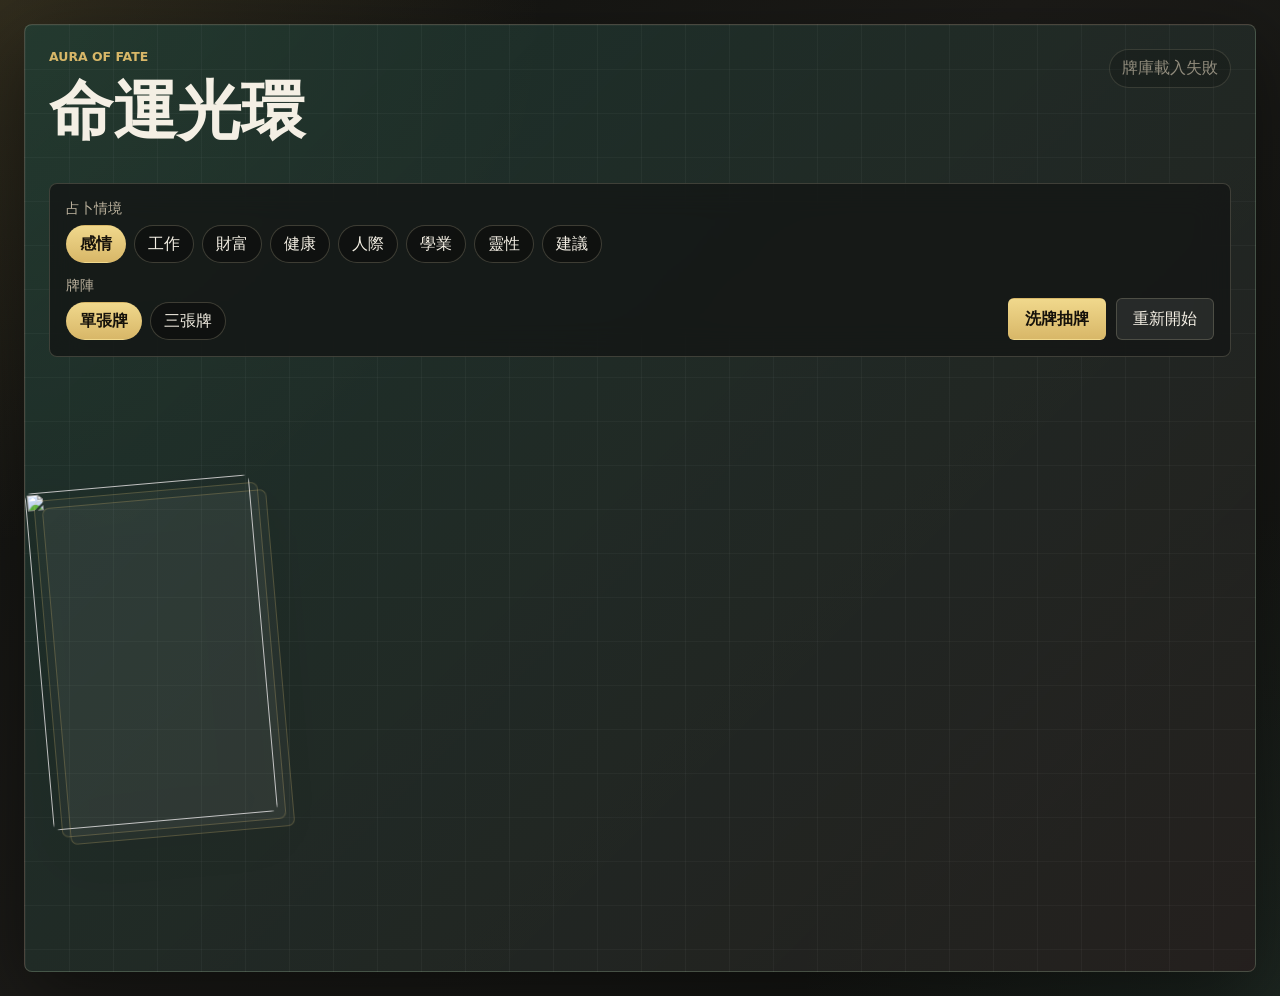
==== Aura of Fate/index.html @ 022be812 "Add files via upload" ====
<!doctype html>
<html lang="zh-Hant">
  <head>
    <meta charset="UTF-8" />
    <meta name="viewport" content="width=device-width, initial-scale=1.0" />
    <title>Aura of Fate</title>
    <link rel="stylesheet" href="./styles.css" />
  </head>
  <body>
    <main class="app-shell">
      <section class="tabletop" aria-label="Aura of Fate tarot table">
        <header class="topbar">
          <div>
            <p class="kicker">Aura of Fate</p>
            <h1>命運光環</h1>
          </div>
          <button class="deck-pool-button" id="deckStatus" type="button" disabled>載入牌庫中</button>
        </header>

        <section class="control-band" aria-label="reading setup">
          <div class="button-fields">
            <div class="field-group">
              <p class="control-label">占卜情境</p>
              <div class="choice-row" id="situationButtons" role="group" aria-label="占卜情境"></div>
            </div>
            <div class="field-group">
              <p class="control-label">牌陣</p>
              <div class="choice-row" id="spreadButtons" role="group" aria-label="牌陣"></div>
            </div>
          </div>

          <div class="action-row">
            <button class="primary-action" id="drawButton" type="button">洗牌抽牌</button>
            <button class="ghost-action" id="resetButton" type="button">重新開始</button>
          </div>
        </section>

        <section class="play-area">
          <div class="deck-stack" id="deckStack" aria-hidden="true">
            <img src="./assets/images/cards/back-3.png" alt="" />
          </div>
          <div class="spread-zone" id="spreadZone" aria-live="polite"></div>
        </section>

        <section class="reading-panel" id="readingPanel" hidden>
          <div class="reading-heading">
            <p class="kicker">Database Reading</p>
            <h2 id="readingTitle">解析結果</h2>
          </div>
          <div class="summary-box" id="summaryBox"></div>
          <div class="card-readings" id="cardReadings"></div>
        </section>
      </section>
    </main>

    <template id="cardTemplate">
      <article class="drawn-card">
        <button class="card-button" type="button">
          <span class="card-inner">
            <span class="card-face card-back">
              <img src="./assets/images/cards/back-3.png" alt="" />
            </span>
            <span class="card-face card-front">
              <img alt="" />
            </span>
          </span>
        </button>
        <div class="card-meta">
          <span class="position"></span>
          <strong class="name"></strong>
          <span class="orientation"></span>
        </div>
      </article>
    </template>

    <section class="pool-modal" id="poolModal" aria-labelledby="poolTitle" aria-modal="true" role="dialog" hidden>
      <div class="pool-backdrop" id="poolBackdrop"></div>
      <div class="pool-dialog">
        <header class="pool-header">
          <div>
            <p class="kicker">Card Pool</p>
            <h2 id="poolTitle">牌池</h2>
          </div>
          <button class="icon-button" id="poolCloseButton" type="button" aria-label="關閉牌池">×</button>
        </header>
        <div class="pool-summary" id="poolSummary"></div>
        <div class="pool-grid" id="poolGrid"></div>
      </div>
    </section>

    <script src="./assets/data/database.js"></script>
    <script src="./app.js"></script>
  </body>
</html>
---- Aura of Fate/styles.css ----
:root {
  --bg: #10110f;
  --panel: rgba(20, 23, 21, 0.82);
  --panel-strong: rgba(33, 36, 32, 0.94);
  --line: rgba(230, 218, 184, 0.2);
  --text: #f4efe4;
  --muted: #bcb29e;
  --gold: #d8b768;
  --green: #4e7866;
  --red: #8d4c49;
  --blue: #536d91;
  --shadow: 0 24px 80px rgba(0, 0, 0, 0.48);
  --deck-width: 225px;
  --card-width: 285px;
}

* {
  box-sizing: border-box;
}

body {
  margin: 0;
  min-height: 100vh;
  color: var(--text);
  font-family: "Noto Sans TC", "Microsoft JhengHei", system-ui, sans-serif;
  background:
    radial-gradient(circle at top left, rgba(216, 183, 104, 0.16), transparent 34rem),
    radial-gradient(circle at bottom right, rgba(78, 120, 102, 0.18), transparent 30rem),
    linear-gradient(135deg, #11120f, #1c1b18 45%, #121411);
}

body.is-modal-open {
  overflow: hidden;
}

button,
input {
  font: inherit;
}

button {
  cursor: pointer;
}

.app-shell {
  min-height: 100vh;
  padding: 24px;
}

.tabletop {
  position: relative;
  min-height: calc(100vh - 48px);
  overflow: hidden;
  border: 1px solid var(--line);
  background:
    linear-gradient(90deg, rgba(255, 255, 255, 0.035) 1px, transparent 1px),
    linear-gradient(rgba(255, 255, 255, 0.03) 1px, transparent 1px),
    linear-gradient(135deg, rgba(31, 64, 55, 0.7), rgba(37, 31, 30, 0.92));
  background-size: 44px 44px, 44px 44px, auto;
  border-radius: 8px;
  box-shadow: var(--shadow);
  padding: 24px;
}

.topbar,
.control-band,
.reading-panel {
  position: relative;
  z-index: 2;
}

.topbar {
  display: flex;
  align-items: flex-start;
  justify-content: space-between;
  gap: 16px;
}

.kicker {
  margin: 0 0 4px;
  color: var(--gold);
  font-size: 0.78rem;
  font-weight: 700;
  text-transform: uppercase;
  letter-spacing: 0;
}

h1,
h2,
h3,
p {
  margin-top: 0;
}

h1 {
  margin-bottom: 0;
  font-size: clamp(2rem, 5vw, 4.8rem);
  letter-spacing: 0;
}

h2 {
  margin-bottom: 0;
  font-size: 1.45rem;
}

.deck-pool-button {
  min-width: 112px;
  border: 1px solid var(--line);
  border-radius: 999px;
  padding: 8px 12px;
  color: var(--muted);
  background: rgba(0, 0, 0, 0.24);
  text-align: center;
  white-space: nowrap;
  transition:
    border-color 160ms ease,
    color 160ms ease,
    background 160ms ease,
    transform 160ms ease;
}

.deck-pool-button:not(:disabled):hover {
  border-color: rgba(216, 183, 104, 0.62);
  color: var(--text);
  background: rgba(216, 183, 104, 0.12);
  transform: translateY(-1px);
}

.deck-pool-button:disabled {
  cursor: wait;
  opacity: 0.72;
}

.control-band {
  display: grid;
  grid-template-columns: minmax(0, 1fr) auto;
  gap: 18px;
  align-items: end;
  margin-top: 28px;
  padding: 16px;
  border: 1px solid var(--line);
  border-radius: 8px;
  background: var(--panel);
  backdrop-filter: blur(16px);
}

.button-fields {
  display: grid;
  gap: 14px;
}

.field-group {
  display: grid;
  gap: 7px;
}

.control-label {
  margin: 0;
  color: var(--muted);
  font-size: 0.86rem;
}

input {
  width: 100%;
  min-height: 42px;
  border: 1px solid rgba(230, 218, 184, 0.25);
  border-radius: 6px;
  color: var(--text);
  background: rgba(9, 10, 9, 0.66);
  padding: 0 12px;
  outline: none;
}

input:focus {
  border-color: var(--gold);
  box-shadow: 0 0 0 3px rgba(216, 183, 104, 0.16);
}

.choice-row {
  display: flex;
  flex-wrap: wrap;
  gap: 8px;
}

.choice-button {
  min-height: 38px;
  border: 1px solid rgba(230, 218, 184, 0.22);
  border-radius: 999px;
  padding: 0 13px;
  color: var(--text);
  background: rgba(9, 10, 9, 0.48);
  transition:
    background 160ms ease,
    border-color 160ms ease,
    color 160ms ease,
    transform 160ms ease;
}

.choice-button:hover {
  border-color: rgba(216, 183, 104, 0.58);
  transform: translateY(-1px);
}

.choice-button.is-active {
  color: #16120b;
  border-color: transparent;
  background: linear-gradient(180deg, #f0d88c, var(--gold));
  font-weight: 800;
}

.action-row {
  display: flex;
  gap: 10px;
}

.primary-action,
.ghost-action {
  min-height: 42px;
  border-radius: 6px;
  border: 1px solid transparent;
  padding: 0 16px;
  white-space: nowrap;
}

.primary-action {
  color: #16120b;
  background: linear-gradient(180deg, #f0d88c, var(--gold));
  font-weight: 800;
}

.ghost-action {
  color: var(--text);
  background: rgba(255, 255, 255, 0.08);
  border-color: var(--line);
}

.play-area {
  position: relative;
  z-index: 1;
  display: grid;
  grid-template-columns: calc(var(--deck-width) + 48px) minmax(0, 1fr);
  align-items: center;
  gap: 32px;
  min-height: 590px;
  padding: 36px 0;
}

.deck-stack {
  width: var(--deck-width);
  aspect-ratio: 2 / 3;
  transform: rotate(-5deg);
  transform-origin: 50% 85%;
  filter: drop-shadow(0 24px 28px rgba(0, 0, 0, 0.5));
}

.deck-stack img {
  width: 100%;
  height: 100%;
  display: block;
  object-fit: cover;
  border-radius: 7px;
}

.deck-stack::before,
.deck-stack::after {
  content: "";
  position: absolute;
  inset: 0;
  border-radius: 7px;
  border: 1px solid rgba(216, 183, 104, 0.25);
  background: rgba(255, 255, 255, 0.035);
}

.deck-stack::before {
  transform: translate(8px, 8px);
}

.deck-stack::after {
  transform: translate(16px, 16px);
}

.deck-stack.is-shuffling {
  animation: shuffle 820ms ease-in-out;
}

.spread-zone {
  display: grid;
  grid-template-columns: repeat(var(--spread-count, 3), minmax(180px, var(--card-width)));
  justify-content: center;
  gap: 28px;
}

.drawn-card {
  display: grid;
  gap: 12px;
  justify-items: center;
  min-width: 0;
  opacity: 0;
  transform: translateX(calc(-1 * var(--deck-width))) translateY(24px) rotate(-8deg) scale(0.92);
  animation: deal-card 620ms cubic-bezier(0.18, 0.88, 0.24, 1) forwards;
  animation-delay: calc(var(--deal-index, 0) * 130ms + 160ms);
}

.card-button {
  width: min(100%, var(--card-width));
  aspect-ratio: 2 / 3;
  padding: 0;
  border: 0;
  background: transparent;
  perspective: 1000px;
  transform: translateY(0);
  transition:
    filter 180ms ease,
    transform 180ms ease;
}

.card-button:not(.is-revealed):hover {
  filter: brightness(1.08);
  transform: translateY(-4px);
}

.card-inner {
  position: relative;
  display: block;
  width: 100%;
  height: 100%;
  transform-style: preserve-3d;
  transition: transform 620ms cubic-bezier(0.2, 0.8, 0.2, 1);
}

.card-button.is-revealed .card-inner {
  transform: rotateY(180deg);
}

.drawn-card.is-settled .card-button.is-revealed {
  animation: settle-card 260ms ease-out 520ms;
}

.card-face {
  position: absolute;
  inset: 0;
  overflow: hidden;
  border: 1px solid rgba(244, 239, 228, 0.36);
  border-radius: 8px;
  backface-visibility: hidden;
  background: #111;
  box-shadow: 0 18px 42px rgba(0, 0, 0, 0.45);
}

.card-face img {
  width: 100%;
  height: 100%;
  display: block;
  object-fit: cover;
}

.card-back::after {
  content: "";
  position: absolute;
  inset: -35%;
  background: linear-gradient(115deg, transparent 35%, rgba(255, 244, 208, 0.28), transparent 62%);
  transform: translateX(-72%) rotate(8deg);
  transition: transform 520ms ease;
}

.card-button:not(.is-revealed):hover .card-back::after {
  transform: translateX(72%) rotate(8deg);
}

.card-front {
  transform: rotateY(180deg);
}

.is-reversed .card-front img {
  transform: rotate(180deg);
}

.card-meta {
  width: 100%;
  display: grid;
  justify-items: center;
  gap: 4px;
  text-align: center;
  color: var(--muted);
  font-size: 0.86rem;
}

.card-meta strong {
  color: var(--text);
  font-size: 1rem;
}

.orientation {
  color: var(--gold);
}

.reading-panel {
  margin-top: 8px;
  padding: 18px;
  border: 1px solid var(--line);
  border-radius: 8px;
  background: var(--panel-strong);
  opacity: 0;
  transform: translateY(18px);
  transition:
    border-color 260ms ease,
    opacity 260ms ease,
    transform 260ms ease;
}

.reading-panel.is-visible {
  opacity: 1;
  transform: translateY(0);
  border-color: rgba(216, 183, 104, 0.3);
}

.reading-heading {
  display: flex;
  justify-content: space-between;
  gap: 18px;
  align-items: end;
  margin-bottom: 14px;
}

.summary-box {
  margin-bottom: 16px;
  border-left: 3px solid var(--gold);
  padding: 12px 14px;
  color: #efe5cd;
  background: rgba(216, 183, 104, 0.08);
  line-height: 1.7;
}

.card-readings {
  display: grid;
  grid-template-columns: repeat(auto-fit, minmax(240px, 1fr));
  gap: 12px;
}

.reading-card {
  border: 1px solid rgba(230, 218, 184, 0.16);
  border-radius: 8px;
  padding: 14px;
  background: rgba(0, 0, 0, 0.18);
  line-height: 1.7;
  animation: reading-card-in 420ms ease both;
}

.reading-card h3 {
  margin-bottom: 4px;
  font-size: 1.04rem;
}

.tag-row {
  display: flex;
  flex-wrap: wrap;
  gap: 6px;
  margin: 10px 0;
}

.tag {
  border-radius: 999px;
  padding: 4px 8px;
  color: #f8efd7;
  background: rgba(78, 120, 102, 0.42);
  font-size: 0.78rem;
}

.small-note {
  color: var(--muted);
  font-size: 0.9rem;
}

.pool-modal[hidden] {
  display: none;
}

.pool-modal {
  position: fixed;
  inset: 0;
  z-index: 20;
  display: grid;
  place-items: center;
  padding: 14px;
  opacity: 0;
  transition: opacity 180ms ease;
}

.pool-modal.is-open {
  opacity: 1;
}

.pool-backdrop {
  position: absolute;
  inset: 0;
  background: rgba(4, 5, 4, 0.72);
  backdrop-filter: blur(10px);
}

.pool-dialog {
  position: relative;
  z-index: 1;
  width: min(1500px, 100%);
  max-height: calc(100vh - 28px);
  overflow: hidden;
  display: grid;
  grid-template-rows: auto auto minmax(0, 1fr);
  border: 1px solid rgba(230, 218, 184, 0.24);
  border-radius: 8px;
  background: rgba(20, 23, 21, 0.96);
  box-shadow: 0 28px 90px rgba(0, 0, 0, 0.62);
  transform: translateY(16px) scale(0.98);
  transition: transform 180ms ease;
}

.pool-modal.is-open .pool-dialog {
  transform: translateY(0) scale(1);
}

.pool-header {
  display: flex;
  align-items: flex-start;
  justify-content: space-between;
  gap: 16px;
  padding: 18px 18px 10px;
}

.icon-button {
  width: 40px;
  height: 40px;
  border: 1px solid var(--line);
  border-radius: 999px;
  color: var(--text);
  background: rgba(0, 0, 0, 0.22);
  font-size: 1.45rem;
  line-height: 1;
}

.icon-button:hover {
  border-color: rgba(216, 183, 104, 0.62);
}

.pool-summary {
  padding: 0 18px 14px;
  color: var(--muted);
  font-size: 0.9rem;
}

.pool-grid {
  overflow: auto;
  display: grid;
  grid-template-columns: repeat(auto-fill, minmax(190px, 1fr));
  grid-auto-rows: max-content;
  align-content: start;
  align-items: start;
  gap: 18px;
  padding: 0 18px 18px;
}

.pool-card {
  min-width: 0;
  align-self: start;
  border: 1px solid rgba(230, 218, 184, 0.14);
  border-radius: 8px;
  overflow: hidden;
  background: rgba(0, 0, 0, 0.24);
}

.pool-card img {
  width: 100%;
  height: auto;
  aspect-ratio: auto;
  display: block;
  object-fit: contain;
  background: #111;
}

.pool-card-meta {
  display: grid;
  gap: 2px;
  padding: 9px;
  line-height: 1.35;
}

.pool-card-meta strong,
.pool-card-meta span,
.pool-card-meta small {
  overflow: hidden;
  text-overflow: ellipsis;
  white-space: nowrap;
}

.pool-card-meta strong {
  color: var(--text);
  font-size: 0.92rem;
}

.pool-card-meta span {
  color: var(--muted);
  font-size: 0.76rem;
}

.pool-card-meta small {
  color: var(--gold);
  font-size: 0.74rem;
}

@keyframes shuffle {
  0%,
  100% {
    transform: rotate(-5deg) translateX(0);
  }
  16% {
    transform: rotate(8deg) translateX(18px) translateY(-4px);
  }
  25% {
    transform: rotate(7deg) translateX(16px);
  }
  55% {
    transform: rotate(-11deg) translateX(-10px);
  }
  78% {
    transform: rotate(4deg) translateX(8px) translateY(3px);
  }
}

@keyframes deal-card {
  0% {
    opacity: 0;
    transform: translateX(calc(-1 * var(--deck-width))) translateY(24px) rotate(-8deg) scale(0.92);
  }
  64% {
    opacity: 1;
    transform: translateX(10px) translateY(-10px) rotate(2deg) scale(1.02);
  }
  100% {
    opacity: 1;
    transform: translateX(0) translateY(0) rotate(0deg) scale(1);
  }
}

@keyframes settle-card {
  0%,
  100% {
    transform: translateY(0);
  }
  45% {
    transform: translateY(-6px);
  }
}

@keyframes reading-card-in {
  from {
    opacity: 0;
    transform: translateY(10px);
  }
  to {
    opacity: 1;
    transform: translateY(0);
  }
}

@media (prefers-reduced-motion: reduce) {
  *,
  *::before,
  *::after {
    animation-duration: 1ms !important;
    animation-iteration-count: 1 !important;
    scroll-behavior: auto !important;
    transition-duration: 1ms !important;
  }
}

@media (max-width: 920px) {
  :root {
    --deck-width: 144px;
    --card-width: 230px;
  }

  .app-shell {
    padding: 12px;
  }

  .tabletop {
    min-height: calc(100vh - 24px);
    padding: 16px;
  }

  .control-band {
    grid-template-columns: 1fr;
  }

  .action-row {
    display: grid;
    grid-template-columns: 1fr 1fr;
  }

  .play-area {
    grid-template-columns: 1fr;
    min-height: 0;
  }

  .deck-stack {
    justify-self: center;
  }

  .spread-zone {
    grid-template-columns: repeat(var(--spread-count, 1), minmax(140px, var(--card-width)));
    gap: 12px;
  }
}

@media (max-width: 620px) {
  :root {
    --deck-width: 118px;
    --card-width: min(78vw, 285px);
  }

  .topbar {
    display: grid;
  }

  h1 {
    font-size: 2.2rem;
  }

  .spread-zone {
    grid-template-columns: 1fr;
    max-width: var(--card-width);
    margin: 0 auto;
  }

  .pool-modal {
    padding: 10px;
  }

  .pool-grid {
    grid-template-columns: repeat(auto-fill, minmax(136px, 1fr));
    gap: 10px;
  }
}
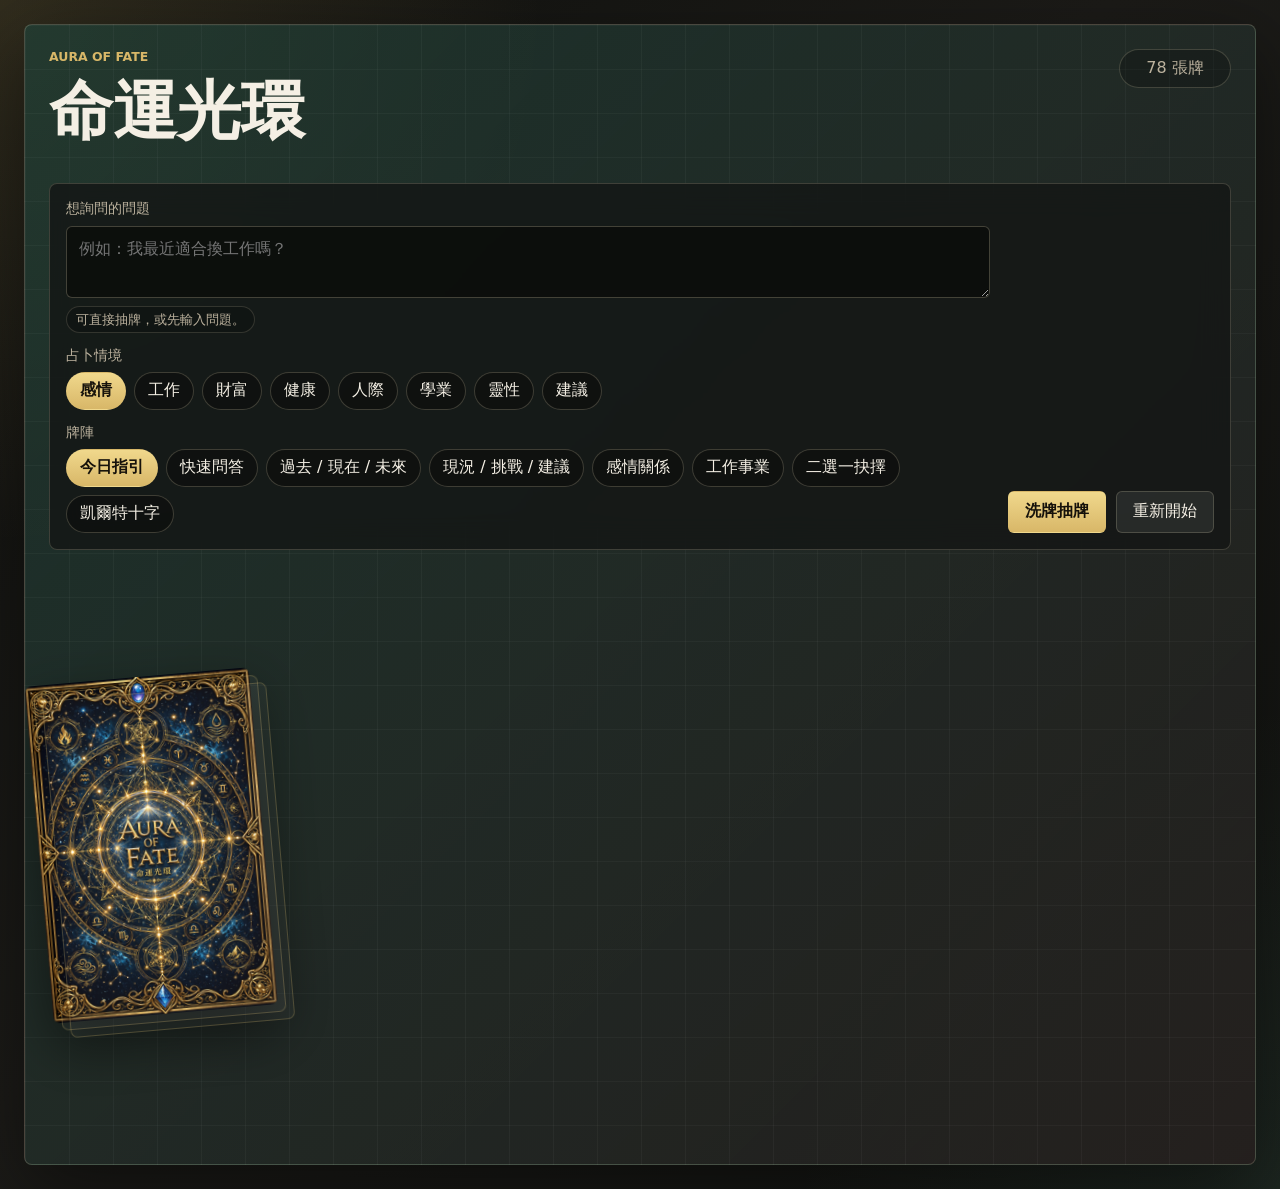
==== commit e39d15a5: "Add files via upload" ====
--- a/Aura of Fate/index.html
+++ b/Aura of Fate/index.html
@@ -19,6 +19,15 @@
 
         <section class="control-band" aria-label="reading setup">
           <div class="button-fields">
+            <div class="field-group question-field">
+              <label class="control-label" for="questionInput">想詢問的問題</label>
+              <textarea
+                id="questionInput"
+                rows="2"
+                placeholder="例如：我最近適合換工作嗎？"
+              ></textarea>
+              <div class="context-status" id="questionContext" aria-live="polite">可直接抽牌，或先輸入問題。</div>
+            </div>
             <div class="field-group">
               <p class="control-label">占卜情境</p>
               <div class="choice-row" id="situationButtons" role="group" aria-label="占卜情境"></div>
@@ -48,6 +57,10 @@
             <h2 id="readingTitle">解析結果</h2>
           </div>
           <div class="summary-box" id="summaryBox"></div>
+          <section class="ai-reading" id="aiReading" hidden>
+            <p class="kicker">AI Reading</p>
+            <div class="ai-reading-content" id="aiReadingContent"></div>
+          </section>
           <div class="card-readings" id="cardReadings"></div>
         </section>
       </section>
--- a/Aura of Fate/styles.css
+++ b/Aura of Fate/styles.css
@@ -12,6 +12,7 @@
   --shadow: 0 24px 80px rgba(0, 0, 0, 0.48);
   --deck-width: 225px;
   --card-width: 285px;
+  --spread-card-width: var(--card-width);
 }
 
 * {
@@ -34,7 +35,8 @@
 }
 
 button,
-input {
+input,
+textarea {
   font: inherit;
 }
 
@@ -160,7 +162,8 @@
   font-size: 0.86rem;
 }
 
-input {
+input,
+textarea {
   width: 100%;
   min-height: 42px;
   border: 1px solid rgba(230, 218, 184, 0.25);
@@ -171,9 +174,60 @@
   outline: none;
 }
 
-input:focus {
+textarea {
+  min-height: 64px;
+  resize: vertical;
+  padding: 10px 12px;
+  line-height: 1.55;
+}
+
+input:focus,
+textarea:focus {
   border-color: var(--gold);
   box-shadow: 0 0 0 3px rgba(216, 183, 104, 0.16);
+}
+
+input:disabled,
+textarea:disabled,
+button:disabled {
+  cursor: not-allowed;
+}
+
+textarea:disabled {
+  color: rgba(244, 239, 228, 0.66);
+  background: rgba(9, 10, 9, 0.38);
+  border-color: rgba(230, 218, 184, 0.12);
+}
+
+.question-field {
+  gap: 8px;
+}
+
+.context-status {
+  min-height: 24px;
+  display: inline-flex;
+  align-items: center;
+  width: fit-content;
+  max-width: 100%;
+  border: 1px solid rgba(230, 218, 184, 0.16);
+  border-radius: 999px;
+  padding: 4px 9px;
+  color: var(--muted);
+  background: rgba(0, 0, 0, 0.2);
+  font-size: 0.8rem;
+  line-height: 1.35;
+}
+
+.context-status[data-tone="success"] {
+  color: #dff2e7;
+  border-color: rgba(78, 120, 102, 0.58);
+  background: rgba(78, 120, 102, 0.25);
+}
+
+.context-status[data-tone="warning"] {
+  color: #f4e2bd;
+  border-color: rgba(216, 183, 104, 0.54);
+  background: rgba(216, 183, 104, 0.14);
 }
 
 .choice-row {
@@ -208,6 +262,15 @@
   font-weight: 800;
 }
 
+.choice-button:disabled {
+  opacity: 0.62;
+  transform: none;
+}
+
+.choice-button.is-active:disabled {
+  opacity: 0.86;
+}
+
 .action-row {
   display: flex;
   gap: 10px;
@@ -285,15 +348,97 @@
 
 .spread-zone {
   display: grid;
-  grid-template-columns: repeat(var(--spread-count, 3), minmax(180px, var(--card-width)));
+  grid-template-columns: repeat(var(--spread-count, 3), minmax(150px, var(--spread-card-width)));
   justify-content: center;
+  align-items: center;
   gap: 28px;
 }
 
+.spread-zone[data-spread-size="5"] {
+  --spread-card-width: 190px;
+  grid-template-columns: repeat(5, minmax(105px, var(--spread-card-width)));
+  grid-template-areas:
+    "c0 c1 c2 c3 c4";
+  gap: 20px;
+}
+
+.spread-zone[data-spread-id="choice"] {
+  --spread-card-width: 178px;
+  grid-template-columns: repeat(6, minmax(88px, var(--spread-card-width)));
+  grid-template-areas:
+    "c0 c0 c4 c4 c2 c2"
+    "c1 c1 c5 c5 c3 c3";
+  gap: 20px;
+}
+
+.spread-zone[data-spread-id="celticCross"] {
+  --spread-card-width: 128px;
+  grid-template-columns: repeat(5, minmax(88px, var(--spread-card-width)));
+  grid-template-areas:
+    ".  c4 .  c6 ."
+    "c3 c0 c1 c7 ."
+    ".  c2 .  c8 ."
+    ".  c5 .  c9 .";
+  gap: 16px;
+}
+
+.spread-zone[data-spread-size="5"] .drawn-card[data-card-index="0"],
+.spread-zone[data-spread-id="choice"] .drawn-card[data-card-index="0"],
+.spread-zone[data-spread-id="celticCross"] .drawn-card[data-card-index="0"] {
+  grid-area: c0;
+}
+
+.spread-zone[data-spread-size="5"] .drawn-card[data-card-index="1"],
+.spread-zone[data-spread-id="choice"] .drawn-card[data-card-index="1"],
+.spread-zone[data-spread-id="celticCross"] .drawn-card[data-card-index="1"] {
+  grid-area: c1;
+}
+
+.spread-zone[data-spread-size="5"] .drawn-card[data-card-index="2"],
+.spread-zone[data-spread-id="choice"] .drawn-card[data-card-index="2"],
+.spread-zone[data-spread-id="celticCross"] .drawn-card[data-card-index="2"] {
+  grid-area: c2;
+}
+
+.spread-zone[data-spread-size="5"] .drawn-card[data-card-index="3"],
+.spread-zone[data-spread-id="choice"] .drawn-card[data-card-index="3"],
+.spread-zone[data-spread-id="celticCross"] .drawn-card[data-card-index="3"] {
+  grid-area: c3;
+}
+
+.spread-zone[data-spread-size="5"] .drawn-card[data-card-index="4"],
+.spread-zone[data-spread-id="choice"] .drawn-card[data-card-index="4"],
+.spread-zone[data-spread-id="celticCross"] .drawn-card[data-card-index="4"] {
+  grid-area: c4;
+}
+
+.spread-zone[data-spread-id="choice"] .drawn-card[data-card-index="5"],
+.spread-zone[data-spread-id="celticCross"] .drawn-card[data-card-index="5"] {
+  grid-area: c5;
+}
+
+.spread-zone[data-spread-id="celticCross"] .drawn-card[data-card-index="6"] {
+  grid-area: c6;
+}
+
+.spread-zone[data-spread-id="celticCross"] .drawn-card[data-card-index="7"] {
+  grid-area: c7;
+}
+
+.spread-zone[data-spread-id="celticCross"] .drawn-card[data-card-index="8"] {
+  grid-area: c8;
+}
+
+.spread-zone[data-spread-id="celticCross"] .drawn-card[data-card-index="9"] {
+  grid-area: c9;
+}
+
 .drawn-card {
+  width: min(100%, var(--spread-card-width));
   display: grid;
   gap: 12px;
   justify-items: center;
+  justify-self: center;
   min-width: 0;
   opacity: 0;
   transform: translateX(calc(-1 * var(--deck-width))) translateY(24px) rotate(-8deg) scale(0.92);
@@ -302,7 +447,8 @@
 }
 
 .card-button {
-  width: min(100%, var(--card-width));
+  width: 100%;
+  max-width: var(--spread-card-width);
   aspect-ratio: 2 / 3;
   padding: 0;
   border: 0;
@@ -431,6 +577,37 @@
   line-height: 1.7;
 }
 
+.ai-reading {
+  margin-bottom: 16px;
+  border: 1px solid rgba(216, 183, 104, 0.28);
+  border-radius: 8px;
+  padding: 14px;
+  background: rgba(9, 10, 9, 0.3);
+  line-height: 1.75;
+}
+
+.ai-reading[data-state="loading"] {
+  border-color: rgba(83, 109, 145, 0.5);
+}
+
+.ai-reading[data-state="success"] {
+  border-color: rgba(216, 183, 104, 0.42);
+  background: rgba(216, 183, 104, 0.08);
+}
+
+.ai-reading[data-state="fallback"] {
+  border-color: rgba(141, 76, 73, 0.48);
+  background: rgba(141, 76, 73, 0.12);
+}
+
+.ai-reading-content p {
+  margin-bottom: 0.85em;
+}
+
+.ai-reading-content p:last-child {
+  margin-bottom: 0;
+}
+
 .card-readings {
   display: grid;
   grid-template-columns: repeat(auto-fit, minmax(240px, 1fr));
@@ -708,12 +885,27 @@
     grid-template-columns: repeat(var(--spread-count, 1), minmax(140px, var(--card-width)));
     gap: 12px;
   }
+
+  .spread-zone[data-spread-size="5"] {
+    --spread-card-width: 160px;
+    gap: 14px;
+  }
+
+  .spread-zone[data-spread-id="choice"] {
+    --spread-card-width: 148px;
+    gap: 14px;
+  }
+
+  .spread-zone[data-spread-id="celticCross"] {
+    --spread-card-width: 108px;
+    gap: 12px;
+  }
 }
 
 @media (max-width: 620px) {
   :root {
-    --deck-width: 118px;
-    --card-width: min(78vw, 285px);
+    --deck-width: 104px;
+    --card-width: min(86vw, 285px);
   }
 
   .topbar {
@@ -730,6 +922,43 @@
     margin: 0 auto;
   }
 
+  .spread-zone[data-spread-size="5"],
+  .spread-zone[data-spread-id="choice"],
+  .spread-zone[data-spread-id="celticCross"] {
+    --spread-card-width: min(42vw, 160px);
+    grid-template-columns: repeat(2, minmax(0, var(--spread-card-width)));
+    max-width: min(100%, calc(var(--spread-card-width) * 2 + 12px));
+    gap: 12px;
+  }
+
+  .spread-zone[data-spread-size="5"] {
+    grid-template-areas:
+      "c0 c1"
+      "c2 c3"
+      "c4 c4";
+  }
+
+  .spread-zone[data-spread-id="choice"] {
+    grid-template-areas:
+      "c0 c2"
+      "c1 c3"
+      "c4 c5";
+  }
+
+  .spread-zone[data-spread-id="celticCross"] {
+    --spread-card-width: min(39vw, 150px);
+    grid-template-areas:
+      "c4 c6"
+      "c3 c0"
+      "c2 c1"
+      "c5 c7"
+      "c8 c9";
+  }
+
+  .drawn-card {
+    width: var(--spread-card-width);
+  }
+
   .pool-modal {
     padding: 10px;
   }
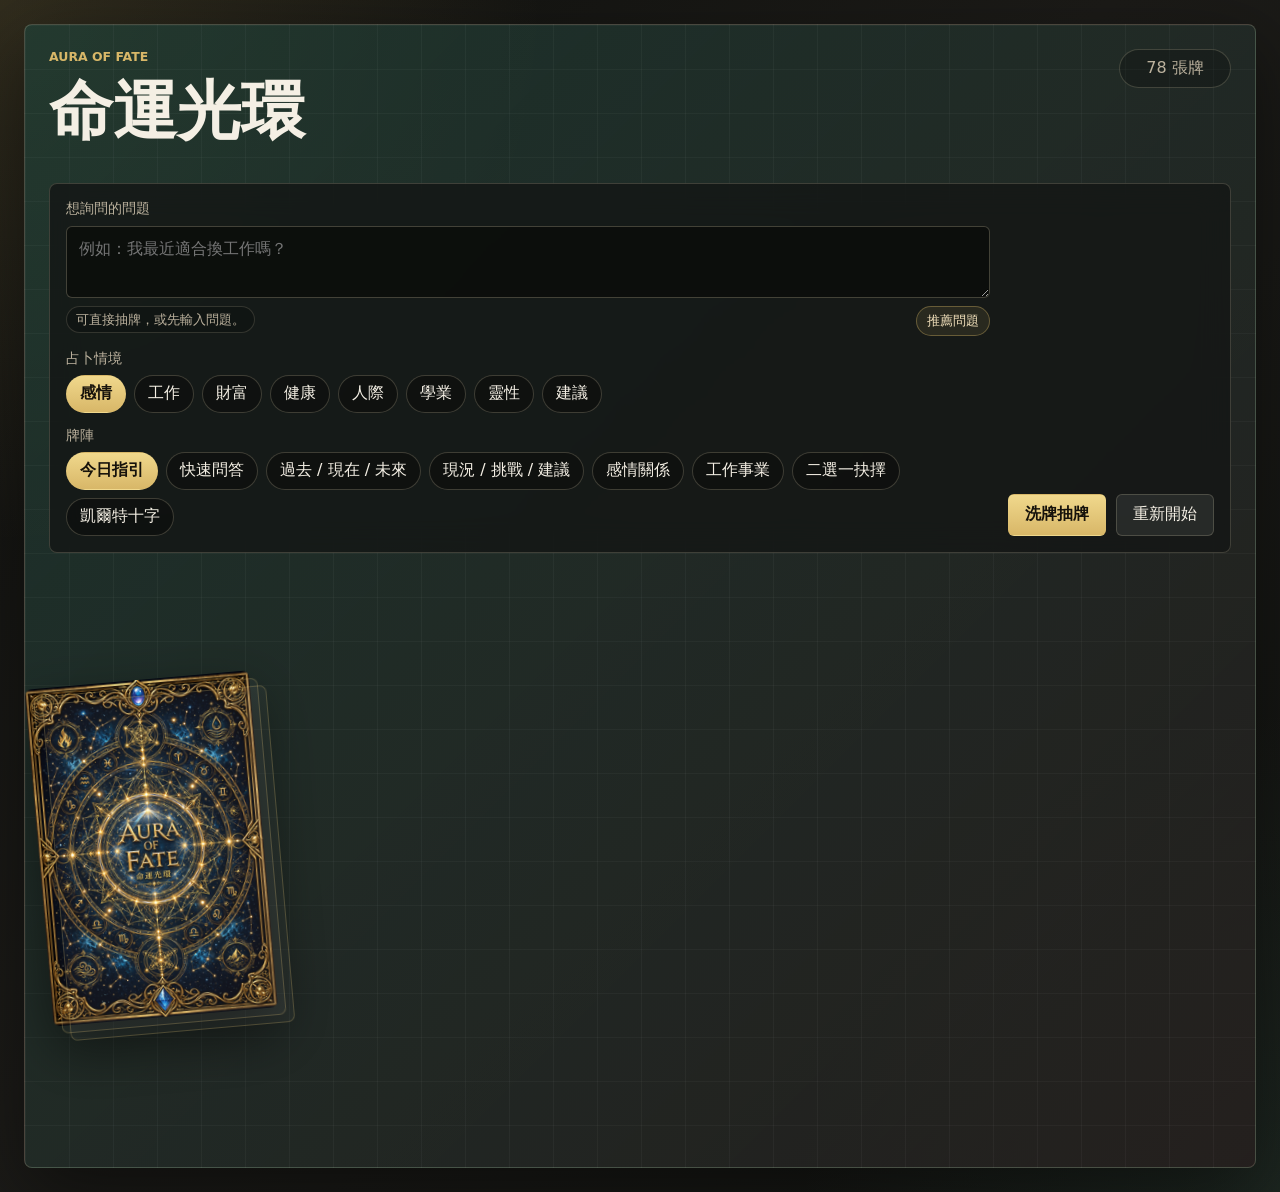
==== commit 52d90fcf: "Add files via upload" ====
--- a/Aura of Fate/index.html
+++ b/Aura of Fate/index.html
@@ -26,7 +26,21 @@
                 rows="2"
                 placeholder="例如：我最近適合換工作嗎？"
               ></textarea>
-              <div class="context-status" id="questionContext" aria-live="polite">可直接抽牌，或先輸入問題。</div>
+              <div class="question-helper-row">
+                <div class="context-status" id="questionContext" aria-live="polite">可直接抽牌，或先輸入問題。</div>
+                <div class="suggested-questions" id="questionSuggestions">
+                  <button
+                    class="suggestion-toggle"
+                    id="suggestionToggle"
+                    type="button"
+                    aria-expanded="false"
+                    aria-controls="suggestionList"
+                  >
+                    推薦問題
+                  </button>
+                  <div class="suggestion-list" id="suggestionList" role="menu" aria-label="推薦問題" hidden></div>
+                </div>
+              </div>
             </div>
             <div class="field-group">
               <p class="control-label">占卜情境</p>
--- a/Aura of Fate/styles.css
+++ b/Aura of Fate/styles.css
@@ -200,7 +200,16 @@
 }
 
 .question-field {
+  position: relative;
   gap: 8px;
+}
+
+.question-helper-row {
+  position: relative;
+  display: flex;
+  align-items: flex-start;
+  justify-content: space-between;
+  gap: 10px;
 }
 
 .context-status {
@@ -230,6 +239,101 @@
   background: rgba(216, 183, 104, 0.14);
 }
 
+.suggested-questions {
+  position: relative;
+  flex: 0 0 auto;
+}
+
+.suggestion-toggle {
+  min-height: 30px;
+  border: 1px solid rgba(216, 183, 104, 0.36);
+  border-radius: 999px;
+  padding: 4px 10px;
+  color: #f4e2bd;
+  background: rgba(216, 183, 104, 0.1);
+  font-size: 0.8rem;
+  line-height: 1.2;
+  white-space: nowrap;
+  transition:
+    background 160ms ease,
+    border-color 160ms ease,
+    color 160ms ease,
+    transform 160ms ease;
+}
+
+.suggestion-toggle:hover,
+.suggested-questions.is-open .suggestion-toggle {
+  border-color: rgba(216, 183, 104, 0.62);
+  color: var(--text);
+  background: rgba(216, 183, 104, 0.18);
+  transform: translateY(-1px);
+}
+
+.suggestion-toggle:focus-visible {
+  outline: 0;
+  border-color: var(--gold);
+  box-shadow: 0 0 0 3px rgba(216, 183, 104, 0.16);
+}
+
+.suggestion-toggle:disabled {
+  opacity: 0.55;
+  transform: none;
+}
+
+.suggestion-list {
+  position: absolute;
+  top: calc(100% + 8px);
+  right: 0;
+  z-index: 8;
+  width: min(520px, calc(100vw - 72px));
+  display: grid;
+  gap: 6px;
+  border: 1px solid rgba(230, 218, 184, 0.2);
+  border-radius: 8px;
+  padding: 8px;
+  background: rgba(20, 23, 21, 0.98);
+  box-shadow: 0 18px 48px rgba(0, 0, 0, 0.45);
+}
+
+.suggestion-list[hidden] {
+  display: none;
+}
+
+.suggestion-button {
+  width: 100%;
+  min-height: 38px;
+  border: 1px solid rgba(230, 218, 184, 0.18);
+  border-radius: 6px;
+  padding: 8px 10px;
+  color: #efe5cd;
+  background: rgba(9, 10, 9, 0.36);
+  text-align: left;
+  line-height: 1.45;
+  transition:
+    background 160ms ease,
+    border-color 160ms ease,
+    color 160ms ease,
+    transform 160ms ease;
+}
+
+.suggestion-button:hover {
+  border-color: rgba(216, 183, 104, 0.5);
+  color: var(--text);
+  background: rgba(216, 183, 104, 0.1);
+  transform: translateY(-1px);
+}
+
+.suggestion-button:focus-visible {
+  outline: 0;
+  border-color: var(--gold);
+  box-shadow: 0 0 0 3px rgba(216, 183, 104, 0.16);
+}
+
+.suggestion-button:disabled {
+  opacity: 0.55;
+  transform: none;
+}
+
 .choice-row {
   display: flex;
   flex-wrap: wrap;
@@ -916,6 +1020,25 @@
     font-size: 2.2rem;
   }
 
+  .question-helper-row {
+    display: grid;
+    justify-items: end;
+  }
+
+  .context-status {
+    justify-self: start;
+  }
+
+  .suggested-questions {
+    width: 100%;
+    display: grid;
+    justify-items: end;
+  }
+
+  .suggestion-list {
+    width: min(100%, 520px);
+  }
+
   .spread-zone {
     grid-template-columns: 1fr;
     max-width: var(--card-width);
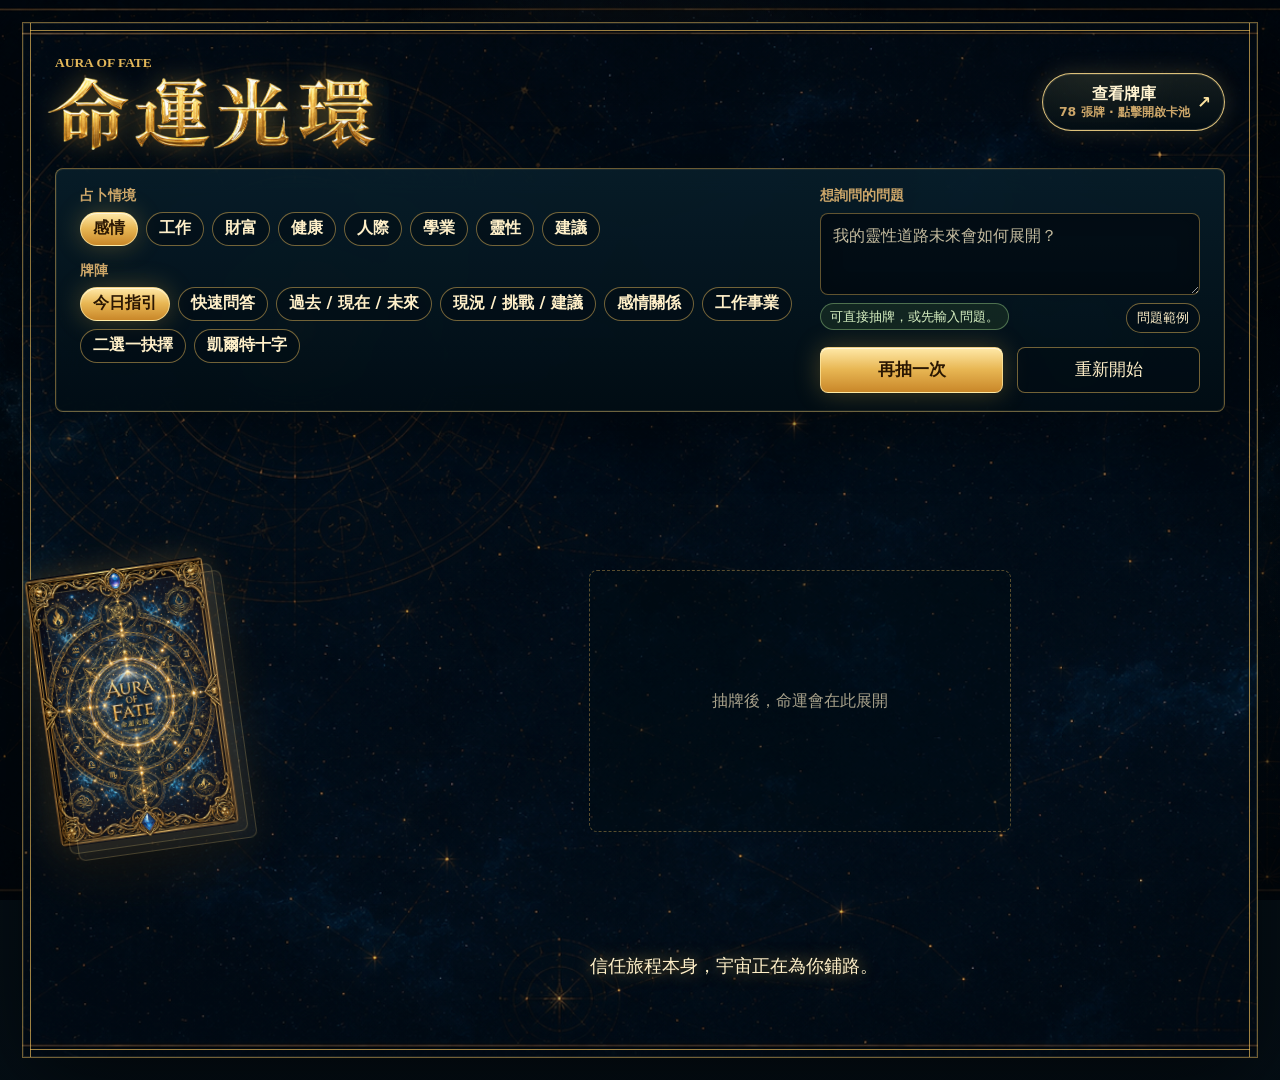
==== commit 5f348e92: "Add files via upload" ====
--- a/Aura of Fate/index.html
+++ b/Aura of Fate/index.html
@@ -7,72 +7,99 @@
     <link rel="stylesheet" href="./styles.css" />
   </head>
   <body>
+    <section class="ai-wait-video" id="aiWaitVideo" aria-hidden="true" hidden>
+      <video
+        class="ai-wait-video-player"
+        id="aiWaitVideoPlayer"
+        src="./assets/videos/scroll-2.mp4"
+        preload="auto"
+        muted
+        playsinline
+      ></video>
+    </section>
+
     <main class="app-shell">
-      <section class="tabletop" aria-label="Aura of Fate tarot table">
+      <section class="tabletop" aria-label="Aura of Fate tarot reading">
         <header class="topbar">
-          <div>
+          <div class="brand-lockup">
             <p class="kicker">Aura of Fate</p>
-            <h1>命運光環</h1>
+            <img class="brand-logo" src="./assets/images/logo.png" alt="命運光環" />
           </div>
-          <button class="deck-pool-button" id="deckStatus" type="button" disabled>載入牌庫中</button>
+          <button
+            class="deck-pool-button"
+            id="deckStatus"
+            type="button"
+            aria-describedby="deckStatusHint"
+            data-tooltip="開啟本地 78 張塔羅牌庫"
+            disabled
+          >
+            <span class="deck-pool-main">載入牌庫中</span>
+            <span class="deck-pool-sub" id="deckStatusHint">點擊查看完整卡池</span>
+          </button>
         </header>
 
-        <section class="control-band" aria-label="reading setup">
-          <div class="button-fields">
-            <div class="field-group question-field">
-              <label class="control-label" for="questionInput">想詢問的問題</label>
-              <textarea
-                id="questionInput"
-                rows="2"
-                placeholder="例如：我最近適合換工作嗎？"
-              ></textarea>
-              <div class="question-helper-row">
-                <div class="context-status" id="questionContext" aria-live="polite">可直接抽牌，或先輸入問題。</div>
-                <div class="suggested-questions" id="questionSuggestions">
-                  <button
-                    class="suggestion-toggle"
-                    id="suggestionToggle"
-                    type="button"
-                    aria-expanded="false"
-                    aria-controls="suggestionList"
-                  >
-                    推薦問題
-                  </button>
-                  <div class="suggestion-list" id="suggestionList" role="menu" aria-label="推薦問題" hidden></div>
+        <section class="reading-stage" aria-label="占卜主畫面">
+          <section class="control-band" aria-label="reading setup">
+            <div class="choice-fields">
+              <div class="field-group">
+                <p class="control-label">占卜情境</p>
+                <div class="choice-row" id="situationButtons" role="group" aria-label="占卜情境"></div>
+              </div>
+              <div class="field-group">
+                <p class="control-label">牌陣</p>
+                <div class="choice-row" id="spreadButtons" role="group" aria-label="牌陣"></div>
+              </div>
+            </div>
+
+            <div class="right-controls">
+              <div class="field-group question-field">
+                <label class="control-label" for="questionInput">想詢問的問題</label>
+                <textarea id="questionInput" rows="2" placeholder="我的靈性道路未來會如何展開？"></textarea>
+                <div class="question-helper-row">
+                  <div class="context-status" id="questionContext" aria-live="polite">可直接抽牌，或先輸入問題。</div>
+                  <div class="suggested-questions" id="questionSuggestions">
+                    <button
+                      class="suggestion-toggle"
+                      id="suggestionToggle"
+                      type="button"
+                      aria-expanded="false"
+                      aria-controls="suggestionList"
+                    >
+                      問題範例
+                    </button>
+                    <div class="suggestion-list" id="suggestionList" role="menu" aria-label="問題範例" hidden></div>
+                  </div>
                 </div>
               </div>
+
+              <div class="action-row">
+                <button class="primary-action" id="drawButton" type="button">再抽一次</button>
+                <button class="ghost-action" id="resetButton" type="button">重新開始</button>
+              </div>
             </div>
-            <div class="field-group">
-              <p class="control-label">占卜情境</p>
-              <div class="choice-row" id="situationButtons" role="group" aria-label="占卜情境"></div>
+          </section>
+
+          <section class="play-area" aria-label="抽出的牌卡">
+            <div class="deck-stack" id="deckStack" aria-hidden="true">
+              <img src="./assets/images/cards/back-3.png" alt="" />
             </div>
-            <div class="field-group">
-              <p class="control-label">牌陣</p>
-              <div class="choice-row" id="spreadButtons" role="group" aria-label="牌陣"></div>
+            <div class="spread-zone" id="spreadZone" aria-live="polite"></div>
+            <div class="stage-oracle" aria-hidden="true">
+              <p>信任旅程本身，宇宙正在為你鋪路。</p>
             </div>
-          </div>
-
-          <div class="action-row">
-            <button class="primary-action" id="drawButton" type="button">洗牌抽牌</button>
-            <button class="ghost-action" id="resetButton" type="button">重新開始</button>
-          </div>
-        </section>
-
-        <section class="play-area">
-          <div class="deck-stack" id="deckStack" aria-hidden="true">
-            <img src="./assets/images/cards/back-3.png" alt="" />
-          </div>
-          <div class="spread-zone" id="spreadZone" aria-live="polite"></div>
+          </section>
         </section>
 
         <section class="reading-panel" id="readingPanel" hidden>
           <div class="reading-heading">
-            <p class="kicker">Database Reading</p>
-            <h2 id="readingTitle">解析結果</h2>
+            <div>
+              <p class="kicker">Reading Result</p>
+              <h2 id="readingTitle">占卜結果</h2>
+            </div>
           </div>
           <div class="summary-box" id="summaryBox"></div>
           <section class="ai-reading" id="aiReading" hidden>
-            <p class="kicker">AI Reading</p>
+            <p class="kicker">AI 深度解讀</p>
             <div class="ai-reading-content" id="aiReadingContent"></div>
           </section>
           <div class="card-readings" id="cardReadings"></div>
@@ -106,9 +133,9 @@
         <header class="pool-header">
           <div>
             <p class="kicker">Card Pool</p>
-            <h2 id="poolTitle">牌池</h2>
+            <h2 id="poolTitle">本地牌庫</h2>
           </div>
-          <button class="icon-button" id="poolCloseButton" type="button" aria-label="關閉牌池">×</button>
+          <button class="icon-button" id="poolCloseButton" type="button" aria-label="關閉牌庫">×</button>
         </header>
         <div class="pool-summary" id="poolSummary"></div>
         <div class="pool-grid" id="poolGrid"></div>
--- a/Aura of Fate/styles.css
+++ b/Aura of Fate/styles.css
@@ -49,6 +49,37 @@
   padding: 24px;
 }
 
+.ai-wait-video {
+  position: fixed;
+  inset: 0;
+  z-index: 20;
+  display: grid;
+  place-items: center;
+  padding: 24px;
+  background: rgba(6, 7, 7, 0.7);
+  opacity: 0;
+  pointer-events: none;
+  transition: opacity 220ms ease;
+}
+
+.ai-wait-video.is-visible {
+  opacity: 1;
+}
+
+.ai-wait-video[hidden] {
+  display: none;
+}
+
+.ai-wait-video-player {
+  width: min(92vw, 760px);
+  max-height: 82vh;
+  display: block;
+  object-fit: contain;
+  border: 1px solid rgba(230, 218, 184, 0.28);
+  border-radius: 8px;
+  box-shadow: 0 28px 90px rgba(0, 0, 0, 0.62);
+}
+
 .tabletop {
   position: relative;
   min-height: calc(100vh - 48px);
@@ -712,6 +743,48 @@
   margin-bottom: 0;
 }
 
+.manual-ai-fallback {
+  display: grid;
+  gap: 10px;
+}
+
+.manual-ai-prompt-header {
+  display: flex;
+  align-items: center;
+  justify-content: space-between;
+  gap: 10px;
+  color: var(--gold);
+  font-weight: 800;
+}
+
+.manual-ai-copy-button {
+  min-height: 36px;
+  border: 1px solid rgba(216, 183, 104, 0.42);
+  border-radius: 6px;
+  padding: 0 12px;
+  color: #17120a;
+  background: linear-gradient(180deg, #efd78a, var(--gold));
+  font-weight: 800;
+}
+
+.manual-ai-copy-button:hover {
+  filter: brightness(1.05);
+}
+
+.manual-ai-prompt {
+  width: 100%;
+  min-height: 240px;
+  max-height: 380px;
+  resize: vertical;
+  border: 1px solid rgba(230, 218, 184, 0.18);
+  border-radius: 8px;
+  padding: 12px;
+  color: var(--text);
+  background: rgba(0, 0, 0, 0.24);
+  line-height: 1.55;
+  white-space: pre-wrap;
+}
+
 .card-readings {
   display: grid;
   grid-template-columns: repeat(auto-fit, minmax(240px, 1fr));
@@ -1091,3 +1164,1406 @@
     gap: 10px;
   }
 }
+
+/* Immersive layout v1 */
+:root {
+  --aura-ink: #06121a;
+  --aura-ink-2: #071b25;
+  --aura-panel: rgba(3, 17, 25, 0.78);
+  --aura-panel-strong: rgba(4, 18, 26, 0.9);
+  --aura-gold: #e4b85a;
+  --aura-gold-2: #ffe5a1;
+  --aura-bronze: #9b6b2e;
+  --aura-text: #fff0c9;
+  --aura-muted: #cda76a;
+  --aura-border: rgba(228, 184, 90, 0.46);
+  --aura-glow: 0 0 28px rgba(228, 184, 90, 0.22);
+  --deck-width: 170px;
+  --card-width: 300px;
+  --spread-card-width: var(--card-width);
+}
+
+body {
+  color: var(--aura-text);
+  background:
+    linear-gradient(rgba(2, 9, 15, 0.12), rgba(2, 9, 15, 0.4)),
+    url("./assets/images/background.png") center / cover fixed,
+    #06121a;
+}
+
+body::before {
+  content: "";
+  position: fixed;
+  inset: 0;
+  pointer-events: none;
+  background:
+    radial-gradient(circle at 50% 38%, rgba(255, 202, 91, 0.12), transparent 26rem),
+    radial-gradient(circle at 72% 64%, rgba(42, 116, 157, 0.14), transparent 28rem),
+    linear-gradient(90deg, rgba(0, 0, 0, 0.22), transparent 24%, transparent 76%, rgba(0, 0, 0, 0.22));
+}
+
+.app-shell {
+  min-height: 100vh;
+  padding: clamp(8px, 1.8vw, 22px);
+}
+
+.tabletop {
+  min-height: calc(100vh - clamp(16px, 3.6vw, 44px));
+  display: grid;
+  grid-template-rows: auto 1fr auto;
+  gap: 18px;
+  overflow: hidden;
+  border: 1px solid rgba(228, 184, 90, 0.5);
+  border-radius: 0;
+  padding: clamp(18px, 2.5vw, 34px);
+  background:
+    linear-gradient(rgba(2, 11, 17, 0.18), rgba(2, 11, 17, 0.18)),
+    url("./assets/images/background.png") center / cover;
+  box-shadow:
+    inset 0 0 0 1px rgba(255, 229, 161, 0.1),
+    0 22px 90px rgba(0, 0, 0, 0.58);
+}
+
+.tabletop::before,
+.tabletop::after {
+  content: "";
+  position: absolute;
+  z-index: 0;
+  pointer-events: none;
+  border-color: rgba(255, 203, 96, 0.62);
+  border-style: solid;
+}
+
+.tabletop::before {
+  inset: 7px;
+  border-width: 1px 0;
+}
+
+.tabletop::after {
+  inset: 0 7px;
+  border-width: 0 1px;
+}
+
+.topbar,
+.reading-stage,
+.reading-panel {
+  position: relative;
+  z-index: 1;
+}
+
+.topbar {
+  align-items: center;
+  gap: 18px;
+}
+
+.brand-lockup {
+  display: grid;
+  gap: 2px;
+  width: min(460px, 62vw);
+}
+
+.brand-title {
+  margin: 0;
+  color: #ffe8a8;
+  font-family: "Noto Serif TC", "PMingLiU", Georgia, serif;
+  font-size: clamp(3.3rem, 5.8vw, 5.8rem);
+  font-weight: 900;
+  line-height: 0.95;
+  text-shadow:
+    0 1px 0 #805016,
+    0 3px 0 rgba(89, 49, 7, 0.62),
+    0 0 16px rgba(255, 206, 82, 0.54),
+    0 0 34px rgba(255, 206, 82, 0.24);
+}
+
+.brand-logo {
+  width: min(370px, 58vw);
+  height: auto;
+  display: block;
+  margin-left: -8px;
+  object-fit: contain;
+  filter: drop-shadow(0 0 12px rgba(255, 208, 92, 0.36)) drop-shadow(0 6px 12px rgba(0, 0, 0, 0.36));
+}
+
+.kicker {
+  color: var(--aura-gold);
+  font-family: Georgia, "Times New Roman", "Noto Serif TC", serif;
+  font-size: 0.84rem;
+  letter-spacing: 0;
+}
+
+.deck-pool-button {
+  min-width: 112px;
+  min-height: 42px;
+  border-color: rgba(228, 184, 90, 0.64);
+  color: var(--aura-gold-2);
+  background: rgba(1, 12, 19, 0.56);
+  box-shadow: inset 0 0 0 1px rgba(255, 229, 161, 0.08);
+}
+
+.deck-pool-button {
+  position: relative;
+  display: grid;
+  gap: 2px;
+  min-width: 156px;
+  min-height: 58px;
+  align-content: center;
+  justify-items: center;
+  padding: 8px 34px 8px 16px;
+  border-color: rgba(255, 222, 139, 0.86);
+  color: #fff0c9;
+  background:
+    linear-gradient(180deg, rgba(26, 35, 33, 0.82), rgba(2, 13, 20, 0.86)),
+    radial-gradient(circle at 30% 0%, rgba(255, 220, 126, 0.2), transparent 58%);
+  box-shadow:
+    inset 0 0 0 1px rgba(255, 239, 191, 0.12),
+    0 0 22px rgba(228, 184, 90, 0.18);
+}
+
+.deck-pool-button::before {
+  content: "↗";
+  position: absolute;
+  top: 50%;
+  right: 13px;
+  transform: translateY(-50%);
+  color: var(--aura-gold-2);
+  font-size: 1.05rem;
+  font-weight: 900;
+}
+
+.deck-pool-button::after {
+  content: attr(data-tooltip);
+  position: absolute;
+  top: calc(100% + 10px);
+  right: 0;
+  z-index: 6;
+  width: max-content;
+  max-width: 220px;
+  border: 1px solid rgba(255, 222, 139, 0.58);
+  border-radius: 8px;
+  padding: 7px 10px;
+  color: #fff3d1;
+  background: rgba(3, 18, 27, 0.96);
+  box-shadow: 0 12px 30px rgba(0, 0, 0, 0.42);
+  font-size: 0.82rem;
+  line-height: 1.35;
+  opacity: 0;
+  pointer-events: none;
+  transform: translateY(-4px);
+  transition:
+    opacity 160ms ease,
+    transform 160ms ease;
+}
+
+.deck-pool-button:not(:disabled):hover::after,
+.deck-pool-button:not(:disabled):focus-visible::after {
+  opacity: 1;
+  transform: translateY(0);
+}
+
+.deck-pool-main {
+  color: #fff3d1;
+  font-weight: 900;
+  line-height: 1.1;
+}
+
+.deck-pool-sub {
+  color: var(--aura-muted);
+  font-size: 0.78rem;
+  font-weight: 700;
+  line-height: 1.25;
+  white-space: nowrap;
+}
+
+.reading-stage {
+  display: grid;
+  grid-template-columns: minmax(320px, 0.76fr) minmax(440px, 1.24fr);
+  gap: clamp(18px, 2.5vw, 42px);
+  align-items: center;
+}
+
+.control-band,
+.reading-panel,
+.ai-reading,
+.reading-card,
+.pool-dialog {
+  border-color: var(--aura-border);
+  background:
+    linear-gradient(180deg, rgba(8, 31, 43, 0.86), rgba(1, 13, 20, 0.88));
+  box-shadow:
+    inset 0 0 0 1px rgba(255, 231, 166, 0.07),
+    0 18px 58px rgba(0, 0, 0, 0.42);
+  backdrop-filter: blur(14px);
+}
+
+.control-band {
+  grid-template-columns: 1fr;
+  align-items: stretch;
+  margin-top: 0;
+  padding: clamp(16px, 2vw, 24px);
+  border-radius: 8px;
+}
+
+.button-fields {
+  gap: 18px;
+}
+
+.control-label {
+  color: var(--aura-muted);
+  font-weight: 800;
+}
+
+textarea {
+  min-height: 74px;
+  border-color: rgba(228, 184, 90, 0.42);
+  border-radius: 8px;
+  color: #fff7dd;
+  background: rgba(0, 8, 13, 0.58);
+  box-shadow: inset 0 0 22px rgba(0, 0, 0, 0.22);
+}
+
+textarea::placeholder {
+  color: rgba(255, 240, 201, 0.76);
+}
+
+textarea:focus {
+  border-color: var(--aura-gold-2);
+  box-shadow:
+    inset 0 0 22px rgba(0, 0, 0, 0.22),
+    0 0 0 3px rgba(228, 184, 90, 0.16);
+}
+
+.context-status {
+  border-color: rgba(129, 178, 118, 0.54);
+  color: #d8f2c3;
+  background: rgba(62, 101, 50, 0.24);
+}
+
+.suggestion-toggle,
+.choice-button,
+.ghost-action,
+.icon-button {
+  border-color: rgba(228, 184, 90, 0.5);
+  color: var(--aura-text);
+  background: rgba(2, 13, 20, 0.52);
+}
+
+.choice-button {
+  min-height: 36px;
+  padding: 0 14px;
+  font-weight: 700;
+}
+
+.choice-button:hover,
+.suggestion-toggle:hover,
+.ghost-action:hover,
+.icon-button:hover {
+  border-color: rgba(255, 229, 161, 0.82);
+  background: rgba(228, 184, 90, 0.14);
+  box-shadow: var(--aura-glow);
+}
+
+.choice-button.is-active,
+.primary-action,
+.manual-ai-copy-button {
+  color: #2a1703;
+  border-color: rgba(255, 235, 166, 0.7);
+  background:
+    linear-gradient(180deg, #ffe9a8 0%, #e8b754 48%, #c98729 100%);
+  box-shadow:
+    inset 0 1px 0 rgba(255, 255, 255, 0.55),
+    0 0 26px rgba(237, 184, 68, 0.28);
+  font-weight: 900;
+}
+
+.action-row {
+  display: grid;
+  grid-template-columns: 1fr 1fr;
+  gap: 14px;
+  margin-top: 4px;
+}
+
+.primary-action,
+.ghost-action {
+  min-height: 48px;
+  border-radius: 8px;
+  font-size: 1.05rem;
+}
+
+.play-area {
+  position: relative;
+  min-height: min(58vw, 620px);
+  display: grid;
+  grid-template-columns: minmax(110px, 0.36fr) minmax(260px, 1fr);
+  align-items: center;
+  gap: clamp(14px, 3vw, 42px);
+  padding: 20px 0 78px;
+}
+
+.play-area::before {
+  content: "";
+  position: absolute;
+  left: 9%;
+  right: 3%;
+  bottom: 44px;
+  height: 82px;
+  border-radius: 50%;
+  background:
+    radial-gradient(ellipse at center, rgba(255, 208, 86, 0.42), transparent 62%),
+    linear-gradient(90deg, transparent, rgba(255, 210, 92, 0.72), transparent);
+  filter: blur(10px);
+  opacity: 0.9;
+  pointer-events: none;
+}
+
+.deck-stack {
+  align-self: center;
+  justify-self: end;
+  transform: rotate(-8deg);
+  filter: drop-shadow(0 22px 26px rgba(0, 0, 0, 0.6)) drop-shadow(0 0 14px rgba(228, 184, 90, 0.24));
+}
+
+.spread-zone {
+  position: relative;
+  z-index: 2;
+  grid-template-columns: repeat(var(--spread-count, 1), minmax(170px, var(--spread-card-width)));
+  gap: 24px;
+}
+
+.spread-zone:empty::before {
+  content: "抽牌後，命運會在此展開";
+  display: grid;
+  place-items: center;
+  width: min(420px, 52vw);
+  min-height: 260px;
+  border: 1px dashed rgba(228, 184, 90, 0.38);
+  border-radius: 8px;
+  color: rgba(255, 240, 201, 0.66);
+  background: rgba(1, 13, 20, 0.32);
+}
+
+.card-face {
+  border-color: rgba(255, 229, 161, 0.72);
+  border-radius: 10px;
+  box-shadow:
+    0 22px 44px rgba(0, 0, 0, 0.56),
+    0 0 24px rgba(228, 184, 90, 0.2);
+}
+
+.card-meta {
+  color: var(--aura-muted);
+  text-shadow: 0 2px 8px rgba(0, 0, 0, 0.7);
+}
+
+.card-meta strong {
+  color: var(--aura-text);
+  font-size: 1.12rem;
+}
+
+.stage-oracle {
+  position: absolute;
+  z-index: 3;
+  left: 18%;
+  right: 2%;
+  bottom: 10px;
+  display: grid;
+  place-items: center;
+  min-height: 62px;
+  color: var(--aura-text);
+  font-family: "Noto Serif TC", "PMingLiU", serif;
+  font-size: clamp(1rem, 1.4vw, 1.3rem);
+  text-align: center;
+  text-shadow: 0 0 16px rgba(255, 193, 74, 0.55);
+  pointer-events: none;
+}
+
+.stage-oracle p {
+  margin: 0;
+}
+
+.reading-panel {
+  margin-top: 0;
+  padding: clamp(16px, 2vw, 24px);
+  border-radius: 8px;
+}
+
+.reading-heading h2 {
+  color: var(--aura-text);
+  font-family: "Noto Serif TC", "PMingLiU", serif;
+  font-size: clamp(1.35rem, 2vw, 2rem);
+}
+
+.summary-box {
+  border-left: 0;
+  border: 1px solid rgba(228, 184, 90, 0.32);
+  border-radius: 8px;
+  color: #ffefc6;
+  background: rgba(228, 184, 90, 0.08);
+}
+
+.card-readings {
+  grid-template-columns: repeat(3, minmax(0, 1fr));
+  gap: 14px;
+}
+
+.reading-card {
+  border-radius: 8px;
+  color: #ffecc0;
+}
+
+.reading-card h3 {
+  color: var(--aura-text);
+  font-family: "Noto Serif TC", "PMingLiU", serif;
+}
+
+.tag {
+  color: #2a1703;
+  background: linear-gradient(180deg, #ffe9a8, #dba54a);
+  font-weight: 800;
+}
+
+.small-note,
+.pool-summary,
+.pool-card-meta span {
+  color: var(--aura-muted);
+}
+
+.suggestion-list,
+.pool-dialog {
+  background: rgba(3, 18, 27, 0.96);
+}
+
+.pool-grid {
+  grid-template-columns: repeat(auto-fill, minmax(160px, 1fr));
+}
+
+@media (max-width: 1120px) {
+  :root {
+    --card-width: 250px;
+    --deck-width: 135px;
+  }
+
+  .reading-stage {
+    grid-template-columns: 1fr;
+    align-items: stretch;
+  }
+
+  .play-area {
+    min-height: 520px;
+  }
+
+  .card-readings {
+    grid-template-columns: repeat(2, minmax(0, 1fr));
+  }
+}
+
+@media (max-width: 720px) {
+  :root {
+    --deck-width: 130px;
+    --card-width: min(78vw, 310px);
+  }
+
+  .app-shell {
+    padding: 0;
+  }
+
+  .tabletop {
+    min-height: 100vh;
+    gap: 14px;
+    padding: 18px 14px;
+    border-width: 0;
+  }
+
+  .tabletop::before {
+    inset: 8px;
+  }
+
+  .tabletop::after {
+    inset: 0 8px;
+  }
+
+  .topbar {
+    grid-template-columns: 1fr auto;
+    display: grid;
+    align-items: start;
+  }
+
+  .brand-lockup {
+    width: min(330px, 68vw);
+  }
+
+  .brand-title {
+    font-size: clamp(2.8rem, 13vw, 4.5rem);
+  }
+
+  .brand-logo {
+    width: min(310px, 70vw);
+    margin-left: -6px;
+  }
+
+  .deck-pool-button {
+    min-width: 92px;
+    min-height: 38px;
+    padding: 6px 10px;
+  }
+
+  .control-band {
+    padding: 14px;
+  }
+
+  .question-helper-row {
+    grid-template-columns: 1fr;
+    justify-items: stretch;
+  }
+
+  .suggested-questions {
+    justify-items: stretch;
+  }
+
+  .suggestion-toggle {
+    width: 100%;
+  }
+
+  .play-area {
+    min-height: 540px;
+    grid-template-columns: 0.68fr 1fr;
+    gap: 0;
+    padding: 8px 0 126px;
+  }
+
+  .deck-stack {
+    align-self: end;
+    justify-self: center;
+    margin-bottom: 58px;
+    transform: translateX(20px) rotate(-12deg);
+  }
+
+  .spread-zone {
+    max-width: none;
+    grid-template-columns: 1fr;
+    justify-content: center;
+  }
+
+  .spread-zone:empty::before {
+    width: min(44vw, 210px);
+    min-height: 250px;
+    font-size: 0.9rem;
+    padding: 16px;
+    text-align: center;
+  }
+
+  .stage-oracle {
+    left: 4%;
+    right: 4%;
+    bottom: 18px;
+    min-height: 90px;
+    padding: 0 18px;
+    font-size: 1.06rem;
+    line-height: 1.8;
+  }
+
+  .play-area::before {
+    left: 1%;
+    right: 1%;
+    bottom: 70px;
+    height: 86px;
+  }
+
+  .card-readings {
+    grid-template-columns: 1fr;
+  }
+
+  .action-row {
+    grid-template-columns: 1fr 1fr;
+  }
+}
+
+@media (max-width: 460px) {
+  :root {
+    --deck-width: 104px;
+    --card-width: min(72vw, 270px);
+  }
+
+  .brand-title {
+    font-size: clamp(2.5rem, 12vw, 3.7rem);
+  }
+
+  .brand-logo {
+    width: min(270px, 68vw);
+  }
+
+  .choice-row {
+    gap: 7px;
+  }
+
+  .choice-button {
+    min-height: 32px;
+    padding: 0 11px;
+    font-size: 0.92rem;
+  }
+
+  .primary-action,
+  .ghost-action {
+    min-height: 52px;
+    padding: 0 10px;
+  }
+
+  .play-area {
+    min-height: 500px;
+  }
+}
+
+/* Desktop fit and cleanup pass */
+.play-area::before {
+  content: none !important;
+}
+
+.spread-zone:empty::before {
+  content: "抽牌後，命運會在此展開";
+}
+
+.suggested-questions.is-open {
+  width: 100%;
+  grid-column: 1 / -1;
+  justify-self: stretch;
+}
+
+.suggested-questions.is-open .suggestion-toggle {
+  width: 100%;
+}
+
+.suggested-questions.is-open .suggestion-list {
+  position: static;
+  width: 100%;
+  margin-top: 8px;
+}
+
+@media (min-width: 1121px) {
+  :root {
+    --deck-width: 132px;
+    --card-width: 280px;
+  }
+
+  .reading-stage {
+    grid-template-columns: minmax(360px, 0.38fr) minmax(0, 1fr);
+    gap: clamp(16px, 2vw, 32px);
+  }
+
+  .control-band {
+    max-width: 560px;
+  }
+
+  .play-area {
+    min-width: 0;
+    min-height: clamp(430px, 42vw, 620px);
+    grid-template-columns: minmax(112px, var(--deck-width)) minmax(0, 1fr);
+    gap: clamp(12px, 1.6vw, 24px);
+    padding: 16px 0 58px;
+    overflow: visible;
+  }
+
+  .deck-stack {
+    width: var(--deck-width);
+  }
+
+  .spread-zone {
+    min-width: 0;
+    width: 100%;
+    justify-content: center;
+    align-content: center;
+  }
+
+  .spread-zone[data-spread-size="1"] {
+    --spread-card-width: clamp(230px, 20vw, 330px);
+    grid-template-columns: minmax(0, var(--spread-card-width));
+  }
+
+  .spread-zone[data-spread-size="3"] {
+    --spread-card-width: clamp(128px, 9vw, 176px);
+    grid-template-columns: repeat(3, minmax(0, var(--spread-card-width)));
+    gap: clamp(14px, 1.5vw, 24px);
+  }
+
+  .spread-zone[data-spread-size="5"] {
+    --spread-card-width: clamp(94px, 7.2vw, 142px);
+    grid-template-columns: repeat(5, minmax(0, var(--spread-card-width)));
+    grid-template-areas: "c0 c1 c2 c3 c4";
+    gap: clamp(10px, 1.1vw, 18px);
+  }
+
+  .spread-zone[data-spread-id="choice"] {
+    --spread-card-width: clamp(122px, 10vw, 174px);
+    grid-template-columns: repeat(3, minmax(0, var(--spread-card-width)));
+    grid-template-areas:
+      "c0 c4 c2"
+      "c1 c5 c3";
+    gap: clamp(18px, 2.1vw, 34px) clamp(22px, 2.4vw, 42px);
+  }
+
+  .spread-zone[data-spread-id="celticCross"] {
+    --spread-card-width: clamp(82px, 6.4vw, 122px);
+    grid-template-columns: repeat(5, minmax(0, var(--spread-card-width)));
+    gap: clamp(10px, 1vw, 16px);
+  }
+}
+
+@media (min-width: 1121px) and (max-width: 1360px) {
+  .brand-logo {
+    width: min(330px, 40vw);
+  }
+
+  .control-band {
+    max-width: 470px;
+    padding: 18px;
+  }
+
+  .choice-button {
+    min-height: 34px;
+    padding: 0 12px;
+  }
+
+  .primary-action,
+  .ghost-action {
+    min-height: 46px;
+  }
+}
+
+/* Desktop top-controls layout pass */
+.spread-zone:empty::before {
+  content: "抽牌後，命運會在此展開" !important;
+}
+
+@media (min-width: 1121px) {
+  :root {
+    --deck-width: 180px;
+    --card-width: 320px;
+  }
+
+  .reading-stage {
+    grid-template-columns: 1fr;
+    gap: clamp(22px, 2.5vw, 38px);
+  }
+
+  .control-band {
+    max-width: none;
+    grid-template-columns: minmax(0, 1fr) minmax(220px, 0.32fr);
+    align-items: end;
+  }
+
+  .button-fields {
+    grid-template-columns: minmax(360px, 0.9fr) minmax(0, 1fr);
+    align-items: start;
+    column-gap: clamp(18px, 2vw, 30px);
+  }
+
+  .question-field {
+    grid-row: span 2;
+  }
+
+  .question-field textarea {
+    min-height: 104px;
+  }
+
+  .play-area {
+    min-width: 0;
+    min-height: clamp(420px, 42vw, 620px);
+    grid-template-columns: minmax(150px, var(--deck-width)) minmax(0, 1fr);
+    gap: clamp(22px, 3vw, 52px);
+    padding: 6px 0 54px;
+    overflow: visible;
+  }
+
+  .deck-stack {
+    width: var(--deck-width);
+  }
+
+  .spread-zone {
+    min-width: 0;
+    width: 100%;
+    justify-content: center;
+    align-content: center;
+  }
+
+  .spread-zone[data-spread-size="1"] {
+    --spread-card-width: clamp(260px, 22vw, 360px);
+    grid-template-columns: minmax(0, var(--spread-card-width));
+  }
+
+  .spread-zone[data-spread-size="3"] {
+    --spread-card-width: clamp(170px, 15vw, 250px);
+    grid-template-columns: repeat(3, minmax(0, var(--spread-card-width)));
+    gap: clamp(20px, 2.4vw, 42px);
+  }
+
+  .spread-zone[data-spread-size="5"] {
+    --spread-card-width: clamp(136px, 11vw, 190px);
+    grid-template-columns: repeat(5, minmax(0, var(--spread-card-width)));
+    grid-template-areas: "c0 c1 c2 c3 c4";
+    gap: clamp(16px, 1.8vw, 30px);
+  }
+
+  .spread-zone[data-spread-id="choice"] {
+    --spread-card-width: clamp(160px, 13vw, 220px);
+    grid-template-columns: repeat(3, minmax(0, var(--spread-card-width)));
+    grid-template-areas:
+      "c0 c4 c2"
+      "c1 c5 c3";
+    gap: clamp(22px, 2.4vw, 40px) clamp(28px, 3vw, 58px);
+  }
+
+  .spread-zone[data-spread-id="celticCross"] {
+    --spread-card-width: clamp(112px, 8.5vw, 152px);
+    grid-template-columns: repeat(5, minmax(0, var(--spread-card-width)));
+    gap: clamp(12px, 1.4vw, 22px);
+  }
+}
+
+@media (min-width: 1121px) and (max-width: 1360px) {
+  .control-band {
+    max-width: none;
+  }
+}
+
+/* Desktop control and spread refinement */
+@media (min-width: 1121px) {
+  .control-band {
+    grid-template-columns: minmax(0, 1fr) minmax(380px, 0.42fr);
+    grid-template-areas: "choices right";
+    gap: 18px 26px;
+    align-items: start;
+    padding: 18px 24px;
+  }
+
+  .choice-fields {
+    grid-area: choices;
+    display: grid;
+    gap: 16px;
+    align-self: start;
+  }
+
+  .right-controls {
+    grid-area: right;
+    display: grid;
+    gap: 14px;
+    align-self: stretch;
+  }
+
+  .question-field textarea {
+    min-height: 82px;
+  }
+
+  .action-row {
+    align-self: end;
+    margin-top: 0;
+  }
+
+  .play-area {
+    min-height: clamp(450px, 44vw, 660px);
+  }
+
+  .spread-zone[data-spread-size="5"] {
+    --spread-card-width: clamp(164px, 13vw, 220px);
+    grid-template-columns: repeat(6, minmax(0, var(--spread-card-width)));
+    grid-template-areas:
+      "c0 c0 c1 c1 c2 c2"
+      ".  c3 c3 c4 c4 .";
+    gap: clamp(24px, 2.4vw, 42px) clamp(18px, 2vw, 34px);
+  }
+
+  .spread-zone[data-spread-id="choice"] {
+    --spread-card-width: clamp(176px, 14vw, 238px);
+    gap: clamp(24px, 2.6vw, 44px) clamp(34px, 3.2vw, 64px);
+  }
+
+  .spread-zone[data-spread-id="celticCross"] {
+    --spread-card-width: clamp(205px, 15.7vw, 268px);
+    grid-template-columns:
+      repeat(3, minmax(0, var(--spread-card-width)))
+      minmax(48px, 1fr)
+      minmax(0, var(--spread-card-width));
+    grid-template-areas:
+      ".  c4 .  . c6"
+      "c3 c0 c1 . c7"
+      ".  c2 .  . c8"
+      ".  c5 .  . c9";
+    gap: clamp(12px, 1.2vw, 18px);
+  }
+}
+
+/* Desktop card size normalization */
+@media (min-width: 1121px) {
+  .spread-zone[data-spread-size="3"] {
+    --spread-card-width: clamp(205px, 16vw, 260px);
+    grid-template-columns: repeat(3, minmax(0, var(--spread-card-width)));
+  }
+
+  .spread-zone[data-spread-size="5"] {
+    --spread-card-width: clamp(205px, 15vw, 245px);
+  }
+
+  .spread-zone[data-spread-id="choice"] {
+    --spread-card-width: clamp(205px, 15.5vw, 252px);
+  }
+}
+
+/* Card pool sizing */
+@media (min-width: 721px) {
+  .pool-grid {
+    grid-template-columns: repeat(auto-fill, minmax(205px, 205px));
+    justify-content: center;
+    gap: 20px;
+  }
+
+  .pool-card {
+    width: 205px;
+  }
+}
+
+/* Reading symbol pass */
+.reading-panel {
+  position: relative;
+}
+
+.reading-panel::before,
+.reading-panel::after,
+.ai-reading::after,
+.reading-card::after {
+  content: "✧";
+  position: absolute;
+  color: rgba(255, 222, 139, 0.64);
+  font-family: Georgia, "Times New Roman", serif;
+  line-height: 1;
+  pointer-events: none;
+  text-shadow: 0 0 12px rgba(228, 184, 90, 0.38);
+}
+
+.reading-panel::before {
+  top: 14px;
+  right: 18px;
+  font-size: 1.05rem;
+}
+
+.reading-panel::after {
+  left: 50%;
+  bottom: 12px;
+  transform: translateX(-50%);
+  font-size: 1rem;
+}
+
+.reading-heading {
+  position: relative;
+  padding-left: 48px;
+  padding-bottom: 13px;
+  border-bottom: 1px solid rgba(228, 184, 90, 0.28);
+}
+
+.reading-heading::before {
+  content: "";
+  position: absolute;
+  left: 0;
+  top: 3px;
+  width: 34px;
+  height: 34px;
+  border: 1px solid rgba(255, 222, 139, 0.7);
+  border-radius: 50%;
+  background:
+    linear-gradient(90deg, transparent 47%, rgba(255, 222, 139, 0.8) 48% 52%, transparent 53%),
+    linear-gradient(0deg, transparent 47%, rgba(255, 222, 139, 0.8) 48% 52%, transparent 53%),
+    radial-gradient(circle, rgba(255, 222, 139, 0.9) 0 9%, transparent 10% 100%);
+  box-shadow:
+    0 0 0 5px rgba(228, 184, 90, 0.06),
+    0 0 18px rgba(228, 184, 90, 0.25);
+}
+
+.reading-heading::after {
+  content: "";
+  position: absolute;
+  left: 48px;
+  right: 0;
+  bottom: -1px;
+  height: 1px;
+  background: linear-gradient(90deg, rgba(255, 222, 139, 0.78), transparent 42%, rgba(255, 222, 139, 0.46));
+}
+
+.summary-box,
+.ai-reading,
+.reading-card {
+  position: relative;
+  overflow: hidden;
+}
+
+.summary-box {
+  padding-left: 54px;
+}
+
+.summary-box::before {
+  content: "✶";
+  position: absolute;
+  left: 17px;
+  top: 15px;
+  width: 24px;
+  height: 24px;
+  display: grid;
+  place-items: center;
+  border: 1px solid rgba(255, 222, 139, 0.52);
+  border-radius: 50%;
+  color: var(--aura-gold-2);
+  background: rgba(228, 184, 90, 0.08);
+  box-shadow: 0 0 14px rgba(228, 184, 90, 0.18);
+  font-size: 0.78rem;
+}
+
+.summary-box::after,
+.reading-card .tag-row::after {
+  content: "";
+  display: block;
+  width: min(180px, 48%);
+  height: 1px;
+  margin: 14px auto 0;
+  background:
+    linear-gradient(90deg, transparent, rgba(255, 222, 139, 0.65), transparent);
+}
+
+.ai-reading {
+  padding: 18px 18px 18px 58px;
+}
+
+.ai-reading::before {
+  content: "";
+  position: absolute;
+  left: 18px;
+  top: 18px;
+  width: 25px;
+  height: 25px;
+  border: 1px solid rgba(255, 222, 139, 0.58);
+  border-radius: 6px;
+  background:
+    radial-gradient(circle at 50% 50%, rgba(255, 222, 139, 0.9) 0 10%, transparent 11%),
+    linear-gradient(90deg, transparent 45%, rgba(255, 222, 139, 0.82) 46% 54%, transparent 55%),
+    linear-gradient(0deg, transparent 45%, rgba(255, 222, 139, 0.82) 46% 54%, transparent 55%);
+  transform: rotate(45deg);
+  box-shadow: 0 0 16px rgba(228, 184, 90, 0.18);
+}
+
+.ai-reading::after {
+  top: 14px;
+  right: 14px;
+  font-size: 1rem;
+}
+
+.ai-reading > .kicker {
+  padding-bottom: 10px;
+  border-bottom: 1px solid rgba(228, 184, 90, 0.24);
+}
+
+.ai-reading-content p:first-child {
+  color: var(--aura-gold-2);
+  font-weight: 900;
+}
+
+.ai-reading-content p {
+  position: relative;
+}
+
+.ai-reading-content p:not(:first-child)::before {
+  content: "";
+  position: absolute;
+  left: -25px;
+  top: 0.72em;
+  width: 9px;
+  height: 9px;
+  border: 1px solid rgba(255, 222, 139, 0.58);
+  transform: rotate(45deg);
+}
+
+.reading-card {
+  padding: 16px 16px 18px;
+}
+
+.reading-card::before {
+  content: "";
+  position: absolute;
+  inset: 8px;
+  border: 1px solid rgba(228, 184, 90, 0.1);
+  border-radius: 6px;
+  pointer-events: none;
+}
+
+.reading-card::after {
+  top: 11px;
+  right: 12px;
+  font-size: 0.95rem;
+}
+
+.card-position-line {
+  display: flex;
+  align-items: center;
+  gap: 8px;
+}
+
+.reading-symbol-mini {
+  width: 28px;
+  height: 28px;
+  flex: 0 0 auto;
+  border: 1px solid rgba(255, 222, 139, 0.48);
+  border-radius: 7px;
+  background:
+    linear-gradient(90deg, transparent 47%, rgba(255, 222, 139, 0.72) 48% 52%, transparent 53%),
+    linear-gradient(0deg, transparent 47%, rgba(255, 222, 139, 0.72) 48% 52%, transparent 53%),
+    radial-gradient(circle, rgba(255, 222, 139, 0.9) 0 8%, transparent 9% 100%);
+  box-shadow: 0 0 12px rgba(228, 184, 90, 0.12);
+}
+
+.reading-card h3 {
+  padding-bottom: 8px;
+  border-bottom: 1px solid rgba(228, 184, 90, 0.18);
+}
+
+.tag-row {
+  align-items: center;
+}
+
+.reading-panel .tag {
+  box-shadow: 0 0 10px rgba(228, 184, 90, 0.14);
+}
+
+@media (max-width: 720px) {
+  .reading-heading,
+  .summary-box,
+  .ai-reading {
+    padding-left: 46px;
+  }
+
+  .reading-heading::before {
+    width: 30px;
+    height: 30px;
+  }
+}
+
+/* Replace geometric symbols with artwork icons */
+.reading-heading::before {
+  width: 42px;
+  height: 42px;
+  border: 0;
+  border-radius: 0;
+  background: url("./assets/images/ui/icon-summary.png") center / contain no-repeat;
+  box-shadow: none;
+}
+
+.summary-box::before {
+  content: "";
+  left: 13px;
+  top: 13px;
+  width: 34px;
+  height: 34px;
+  border: 0;
+  border-radius: 0;
+  background: url("./assets/images/ui/icon-summary.png") center / contain no-repeat;
+  box-shadow: none;
+}
+
+.ai-reading::before {
+  left: 13px;
+  top: 14px;
+  width: 38px;
+  height: 38px;
+  border: 0;
+  border-radius: 0;
+  background: url("./assets/images/ui/icon-ai.png") center / contain no-repeat;
+  transform: none;
+  box-shadow: none;
+}
+
+.ai-reading[data-state="fallback"]::before {
+  background-image: url("./assets/images/ui/icon-book.png");
+}
+
+.reading-symbol-mini {
+  width: 31px;
+  height: 31px;
+  border: 0;
+  border-radius: 0;
+  background: url("./assets/images/ui/icon-card-position.png") center / contain no-repeat;
+  box-shadow: none;
+}
+
+.ai-reading-content p:not(:first-child)::before {
+  background: url("./assets/images/ui/icon-spread.png") center / contain no-repeat;
+  border: 0;
+  width: 14px;
+  height: 14px;
+  transform: none;
+  opacity: 0.9;
+}
+
+.reading-panel::before,
+.reading-panel::after,
+.ai-reading::after,
+.reading-card::after {
+  content: "";
+  width: 18px;
+  height: 18px;
+  background: url("./assets/images/ui/icon-spread.png") center / contain no-repeat;
+  opacity: 0.7;
+}
+
+.reading-panel::after {
+  width: 22px;
+  height: 22px;
+}
+
+@media (max-width: 720px) {
+  .reading-heading::before {
+    width: 36px;
+    height: 36px;
+  }
+
+  .summary-box::before,
+  .ai-reading::before {
+    width: 31px;
+    height: 31px;
+  }
+}
+
+/* Mobile header and spread fit pass */
+@media (max-width: 720px) {
+  .topbar {
+    grid-template-columns: minmax(0, 1fr) auto;
+    gap: 10px;
+    align-items: start;
+  }
+
+  .brand-lockup {
+    width: auto;
+    min-width: 0;
+  }
+
+  .brand-logo {
+    width: min(236px, 55vw);
+    max-width: 100%;
+    margin-left: -4px;
+  }
+
+  .deck-pool-button {
+    width: min(136px, 34vw);
+    min-width: 0;
+    min-height: 52px;
+    padding: 7px 10px;
+    justify-self: end;
+    white-space: normal;
+  }
+
+  .deck-pool-button::before,
+  .deck-pool-button::after {
+    content: none;
+  }
+
+  .deck-pool-main {
+    font-size: clamp(0.78rem, 3.5vw, 1rem);
+    line-height: 1.05;
+    white-space: nowrap;
+  }
+
+  .deck-pool-sub {
+    font-size: clamp(0.58rem, 2.5vw, 0.74rem);
+    line-height: 1.25;
+    white-space: normal;
+  }
+
+  .play-area {
+    grid-template-columns: 1fr;
+    grid-template-rows: auto auto auto;
+    min-height: 0;
+    gap: 12px;
+    padding: 8px 0 76px;
+    overflow: visible;
+  }
+
+  .deck-stack {
+    width: min(132px, 34vw);
+    align-self: start;
+    justify-self: center;
+    margin: 0 0 2px;
+    transform: rotate(-8deg);
+  }
+
+  .spread-zone {
+    width: 100%;
+    max-width: 100%;
+    min-width: 0;
+    justify-content: center;
+    justify-self: center;
+    align-content: start;
+    overflow: visible;
+  }
+
+  .spread-zone[data-spread-size="1"] {
+    --spread-card-width: min(70vw, 260px);
+    grid-template-columns: minmax(0, var(--spread-card-width));
+  }
+
+  .spread-zone[data-spread-size="3"],
+  .spread-zone[data-spread-size="5"],
+  .spread-zone[data-spread-id="choice"],
+  .spread-zone[data-spread-id="celticCross"] {
+    --spread-card-width: min(42vw, 168px);
+    grid-template-columns: repeat(2, minmax(0, var(--spread-card-width)));
+    gap: 18px 12px;
+    max-width: min(100%, calc((var(--spread-card-width) * 2) + 12px));
+  }
+
+  .spread-zone[data-spread-size="3"] {
+    grid-template-areas:
+      "c0 c1"
+      "c2 c2";
+  }
+
+  .spread-zone[data-spread-size="5"] {
+    grid-template-areas:
+      "c0 c1"
+      "c2 c3"
+      "c4 c4";
+  }
+
+  .spread-zone[data-spread-id="choice"] {
+    grid-template-areas:
+      "c0 c2"
+      "c4 c4"
+      "c1 c3"
+      "c5 c5";
+  }
+
+  .spread-zone[data-spread-id="celticCross"] {
+    grid-template-areas:
+      "c4 c6"
+      "c3 c7"
+      "c0 c1"
+      "c2 c8"
+      "c5 c9";
+  }
+}
+
+@media (max-width: 460px) {
+  .brand-logo {
+    width: min(220px, 54vw);
+  }
+
+  .deck-pool-button {
+    width: min(126px, 32vw);
+    min-height: 50px;
+    padding: 6px 8px;
+  }
+
+  .deck-stack {
+    width: min(124px, 32vw);
+  }
+
+  .spread-zone[data-spread-size="3"],
+  .spread-zone[data-spread-size="5"],
+  .spread-zone[data-spread-id="choice"],
+  .spread-zone[data-spread-id="celticCross"] {
+    --spread-card-width: min(42vw, 160px);
+    gap: 16px 10px;
+    max-width: min(100%, calc((var(--spread-card-width) * 2) + 10px));
+  }
+}
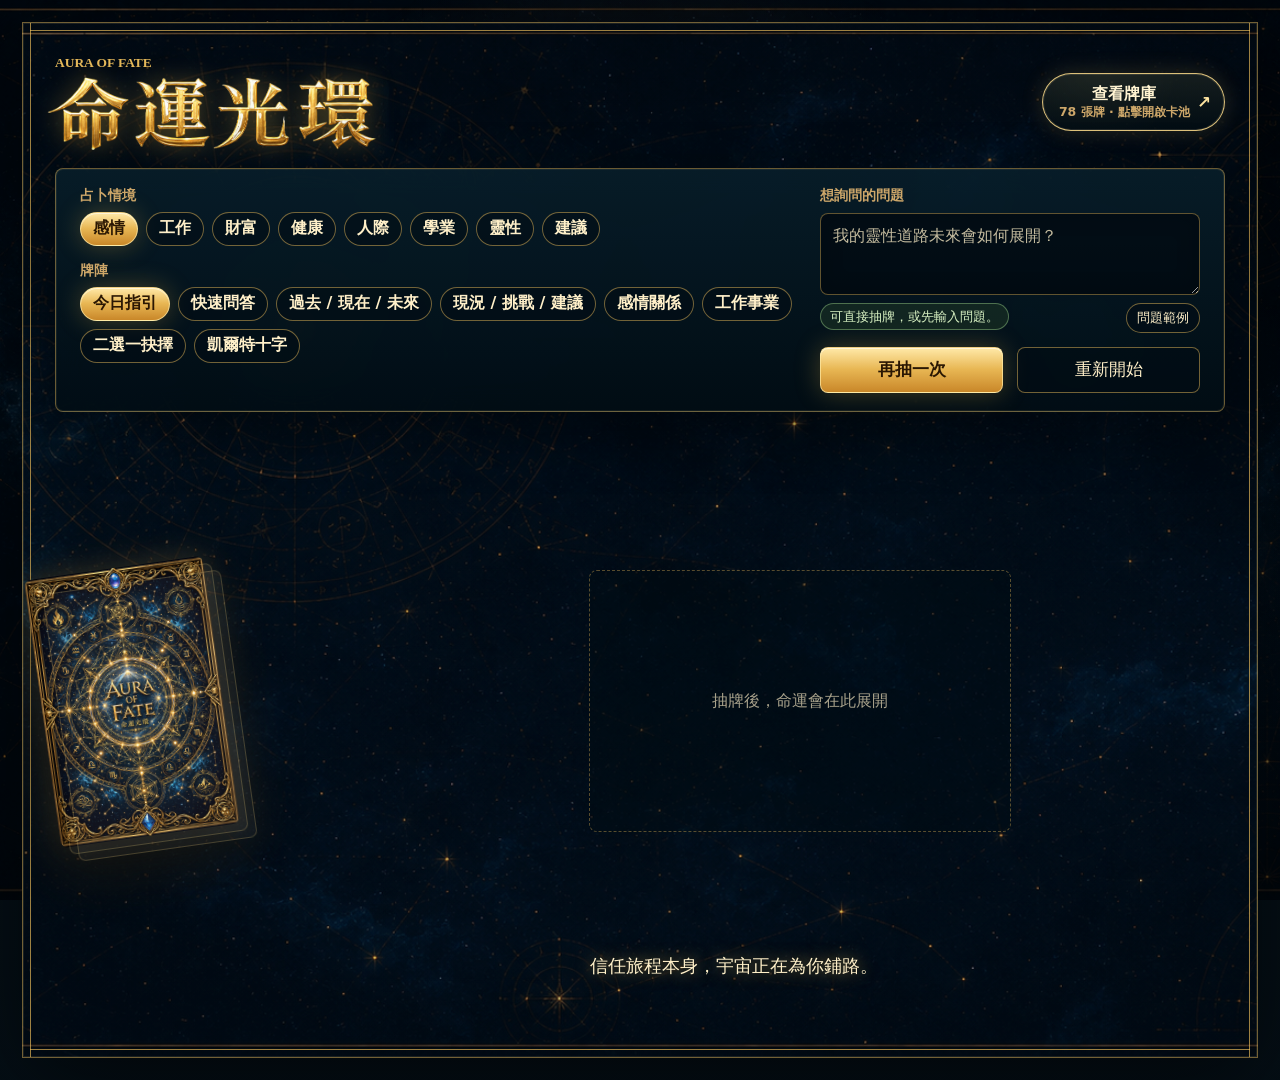
==== commit 900a0d84: "Add files via upload" ====
--- a/Aura of Fate/index.html
+++ b/Aura of Fate/index.html
@@ -7,9 +7,20 @@
     <link rel="stylesheet" href="./styles.css" />
   </head>
   <body>
+    <section class="intro-video" id="introVideo" aria-hidden="true" hidden>
+      <video
+        class="overlay-video-player intro-video-player"
+        id="introVideoPlayer"
+        src="./assets/videos/magical-fantasy-2.mp4"
+        preload="auto"
+        muted
+        playsinline
+      ></video>
+    </section>
+
     <section class="ai-wait-video" id="aiWaitVideo" aria-hidden="true" hidden>
       <video
-        class="ai-wait-video-player"
+        class="overlay-video-player ai-wait-video-player"
         id="aiWaitVideoPlayer"
         src="./assets/videos/scroll-2.mp4"
         preload="auto"
--- a/Aura of Fate/styles.css
+++ b/Aura of Fate/styles.css
@@ -49,6 +49,7 @@
   padding: 24px;
 }
 
+.intro-video,
 .ai-wait-video {
   position: fixed;
   inset: 0;
@@ -62,15 +63,22 @@
   transition: opacity 220ms ease;
 }
 
+.intro-video {
+  z-index: 30;
+  background: #060707;
+}
+
+.intro-video.is-visible,
 .ai-wait-video.is-visible {
   opacity: 1;
 }
 
+.intro-video[hidden],
 .ai-wait-video[hidden] {
   display: none;
 }
 
-.ai-wait-video-player {
+.overlay-video-player {
   width: min(92vw, 760px);
   max-height: 82vh;
   display: block;
@@ -78,6 +86,13 @@
   border: 1px solid rgba(230, 218, 184, 0.28);
   border-radius: 8px;
   box-shadow: 0 28px 90px rgba(0, 0, 0, 0.62);
+}
+
+.intro-video-player {
+  width: min(100vw, 1180px);
+  max-height: 100vh;
+  border: 0;
+  border-radius: 0;
 }
 
 .tabletop {
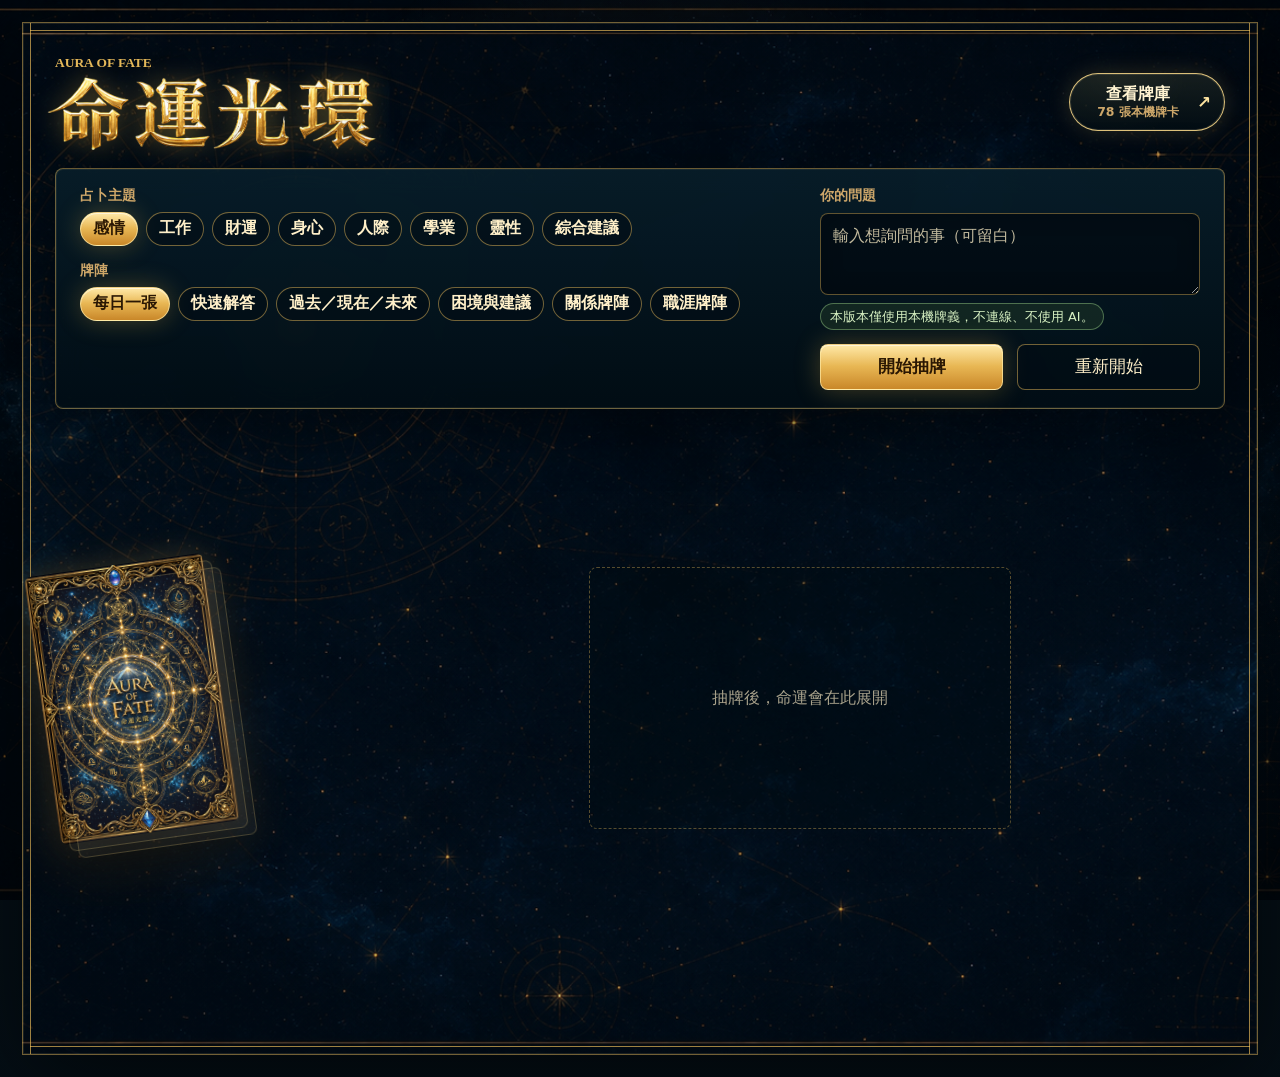
==== commit 7d8ea141: "Add files via upload" ====
--- a/Aura of Fate/index.html
+++ b/Aura of Fate/index.html
@@ -3,157 +3,38 @@
   <head>
     <meta charset="UTF-8" />
     <meta name="viewport" content="width=device-width, initial-scale=1.0" />
-    <title>Aura of Fate</title>
-    <link rel="stylesheet" href="./styles.css" />
+    <title>Aura of Fate｜純本機版</title>
+    <link rel="stylesheet" href="./styles/01-foundation.css" />
+    <link rel="stylesheet" href="./styles/02-immersive-theme.css" />
+    <link rel="stylesheet" href="./styles/03-desktop-layout.css" />
+    <link rel="stylesheet" href="./styles/04-icons-mobile.css" />
   </head>
   <body>
-    <section class="intro-video" id="introVideo" aria-hidden="true" hidden>
-      <video
-        class="overlay-video-player intro-video-player"
-        id="introVideoPlayer"
-        src="./assets/videos/magical-fantasy-2.mp4"
-        preload="auto"
-        muted
-        playsinline
-      ></video>
-    </section>
-
-    <section class="ai-wait-video" id="aiWaitVideo" aria-hidden="true" hidden>
-      <video
-        class="overlay-video-player ai-wait-video-player"
-        id="aiWaitVideoPlayer"
-        src="./assets/videos/scroll-2.mp4"
-        preload="auto"
-        muted
-        playsinline
-      ></video>
-    </section>
-
     <main class="app-shell">
-      <section class="tabletop" aria-label="Aura of Fate tarot reading">
+      <section class="tabletop" aria-label="Aura of Fate 塔羅占卜">
         <header class="topbar">
-          <div class="brand-lockup">
-            <p class="kicker">Aura of Fate</p>
-            <img class="brand-logo" src="./assets/images/logo.png" alt="命運光環" />
-          </div>
-          <button
-            class="deck-pool-button"
-            id="deckStatus"
-            type="button"
-            aria-describedby="deckStatusHint"
-            data-tooltip="開啟本地 78 張塔羅牌庫"
-            disabled
-          >
-            <span class="deck-pool-main">載入牌庫中</span>
-            <span class="deck-pool-sub" id="deckStatusHint">點擊查看完整卡池</span>
-          </button>
+          <div class="brand-lockup"><p class="kicker">Aura of Fate</p><img class="brand-logo" src="./assets/images/logo.png" alt="命運光環" /></div>
+          <button class="deck-pool-button" id="deckStatus" type="button"><span class="deck-pool-main">查看牌庫</span><span class="deck-pool-sub" id="deckStatusHint">78 張本機牌卡</span></button>
         </header>
-
-        <section class="reading-stage" aria-label="占卜主畫面">
-          <section class="control-band" aria-label="reading setup">
+        <section class="reading-stage">
+          <section class="control-band">
             <div class="choice-fields">
-              <div class="field-group">
-                <p class="control-label">占卜情境</p>
-                <div class="choice-row" id="situationButtons" role="group" aria-label="占卜情境"></div>
-              </div>
-              <div class="field-group">
-                <p class="control-label">牌陣</p>
-                <div class="choice-row" id="spreadButtons" role="group" aria-label="牌陣"></div>
-              </div>
+              <div class="field-group"><p class="control-label">占卜主題</p><div class="choice-row" id="situationButtons"></div></div>
+              <div class="field-group"><p class="control-label">牌陣</p><div class="choice-row" id="spreadButtons"></div></div>
             </div>
-
             <div class="right-controls">
-              <div class="field-group question-field">
-                <label class="control-label" for="questionInput">想詢問的問題</label>
-                <textarea id="questionInput" rows="2" placeholder="我的靈性道路未來會如何展開？"></textarea>
-                <div class="question-helper-row">
-                  <div class="context-status" id="questionContext" aria-live="polite">可直接抽牌，或先輸入問題。</div>
-                  <div class="suggested-questions" id="questionSuggestions">
-                    <button
-                      class="suggestion-toggle"
-                      id="suggestionToggle"
-                      type="button"
-                      aria-expanded="false"
-                      aria-controls="suggestionList"
-                    >
-                      問題範例
-                    </button>
-                    <div class="suggestion-list" id="suggestionList" role="menu" aria-label="問題範例" hidden></div>
-                  </div>
-                </div>
-              </div>
-
-              <div class="action-row">
-                <button class="primary-action" id="drawButton" type="button">再抽一次</button>
-                <button class="ghost-action" id="resetButton" type="button">重新開始</button>
-              </div>
+              <div class="field-group question-field"><label class="control-label" for="questionInput">你的問題</label><textarea id="questionInput" rows="2" placeholder="輸入想詢問的事（可留白）"></textarea><div class="question-helper-row"><div class="context-status" id="questionContext">本版本僅使用本機牌義，不連線、不使用 AI。</div></div></div>
+              <div class="action-row"><button class="primary-action" id="drawButton" type="button">開始抽牌</button><button class="ghost-action" id="resetButton" type="button">重新開始</button></div>
             </div>
           </section>
-
-          <section class="play-area" aria-label="抽出的牌卡">
-            <div class="deck-stack" id="deckStack" aria-hidden="true">
-              <img src="./assets/images/cards/back-3.png" alt="" />
-            </div>
-            <div class="spread-zone" id="spreadZone" aria-live="polite"></div>
-            <div class="stage-oracle" aria-hidden="true">
-              <p>信任旅程本身，宇宙正在為你鋪路。</p>
-            </div>
-          </section>
+          <section class="play-area"><div class="deck-stack" id="deckStack" aria-hidden="true"><img src="./assets/images/cards/back-3.png" alt="" /></div><div class="spread-zone" id="spreadZone" aria-live="polite"></div></section>
         </section>
-
-        <section class="reading-panel" id="readingPanel" hidden>
-          <div class="reading-heading">
-            <div>
-              <p class="kicker">Reading Result</p>
-              <h2 id="readingTitle">占卜結果</h2>
-            </div>
-          </div>
-          <div class="summary-box" id="summaryBox"></div>
-          <section class="ai-reading" id="aiReading" hidden>
-            <p class="kicker">AI 深度解讀</p>
-            <div class="ai-reading-content" id="aiReadingContent"></div>
-          </section>
-          <div class="card-readings" id="cardReadings"></div>
-        </section>
+        <section class="reading-panel" id="readingPanel" hidden><div class="reading-heading"><div><p class="kicker">Reading Result</p><h2 id="readingTitle">占卜結果</h2></div></div><div class="summary-box" id="summaryBox"></div><section class="local-reading"><div class="local-reading-heading"><div><p class="kicker">Local Reading</p><h3>本地解析</h3></div><button class="ghost-action" id="copyPromptButton" type="button">複製 Prompt</button></div><div id="localAnalysis"></div><textarea class="local-prompt" id="promptOutput" readonly aria-label="可複製的占卜 Prompt"></textarea></section><div class="card-readings" id="cardReadings"></div></section>
       </section>
     </main>
-
-    <template id="cardTemplate">
-      <article class="drawn-card">
-        <button class="card-button" type="button">
-          <span class="card-inner">
-            <span class="card-face card-back">
-              <img src="./assets/images/cards/back-3.png" alt="" />
-            </span>
-            <span class="card-face card-front">
-              <img alt="" />
-            </span>
-          </span>
-        </button>
-        <div class="card-meta">
-          <span class="position"></span>
-          <strong class="name"></strong>
-          <span class="orientation"></span>
-        </div>
-      </article>
-    </template>
-
-    <section class="pool-modal" id="poolModal" aria-labelledby="poolTitle" aria-modal="true" role="dialog" hidden>
-      <div class="pool-backdrop" id="poolBackdrop"></div>
-      <div class="pool-dialog">
-        <header class="pool-header">
-          <div>
-            <p class="kicker">Card Pool</p>
-            <h2 id="poolTitle">本地牌庫</h2>
-          </div>
-          <button class="icon-button" id="poolCloseButton" type="button" aria-label="關閉牌庫">×</button>
-        </header>
-        <div class="pool-summary" id="poolSummary"></div>
-        <div class="pool-grid" id="poolGrid"></div>
-      </div>
-    </section>
-
+    <template id="cardTemplate"><article class="drawn-card"><button class="card-button" type="button"><span class="card-inner"><span class="card-face card-back"><img src="./assets/images/cards/back-3.png" alt="" /></span><span class="card-face card-front"><img alt="" /></span></span></button><div class="card-meta"><span class="position"></span><strong class="name"></strong><span class="orientation"></span></div></article></template>
+    <section class="pool-modal" id="poolModal" aria-modal="true" role="dialog" hidden><div class="pool-backdrop" id="poolBackdrop"></div><div class="pool-dialog"><header class="pool-header"><div><p class="kicker">Card Pool</p><h2>本機牌庫</h2></div><button class="icon-button" id="poolCloseButton" type="button" aria-label="關閉牌庫">×</button></header><div class="pool-summary" id="poolSummary"></div><div class="pool-grid" id="poolGrid"></div><section class="pool-card-detail" id="poolCardDetail" hidden></section></div></section>
     <script src="./assets/data/database.js"></script>
-    <script src="./app.js"></script>
+    <script src="./app.js?v=20260714-local-meaning-fix"></script>
   </body>
 </html>
--- a/Aura of Fate/styles/02-immersive-theme.css
+++ b/Aura of Fate/styles/02-immersive-theme.css
@@ -0,0 +1,650 @@
+
+/* Immersive layout v1 */
+:root {
+  --aura-ink: #06121a;
+  --aura-ink-2: #071b25;
+  --aura-panel: rgba(3, 17, 25, 0.78);
+  --aura-panel-strong: rgba(4, 18, 26, 0.9);
+  --aura-gold: #e4b85a;
+  --aura-gold-2: #ffe5a1;
+  --aura-bronze: #9b6b2e;
+  --aura-text: #fff0c9;
+  --aura-muted: #cda76a;
+  --aura-border: rgba(228, 184, 90, 0.46);
+  --aura-glow: 0 0 28px rgba(228, 184, 90, 0.22);
+  --deck-width: 170px;
+  --card-width: 300px;
+  --spread-card-width: var(--card-width);
+}
+
+body {
+  color: var(--aura-text);
+  background:
+    linear-gradient(rgba(2, 9, 15, 0.12), rgba(2, 9, 15, 0.4)),
+    url("../assets/images/background.png") center / cover fixed,
+    #06121a;
+}
+
+body::before {
+  content: "";
+  position: fixed;
+  inset: 0;
+  pointer-events: none;
+  background:
+    radial-gradient(circle at 50% 38%, rgba(255, 202, 91, 0.12), transparent 26rem),
+    radial-gradient(circle at 72% 64%, rgba(42, 116, 157, 0.14), transparent 28rem),
+    linear-gradient(90deg, rgba(0, 0, 0, 0.22), transparent 24%, transparent 76%, rgba(0, 0, 0, 0.22));
+}
+
+.app-shell {
+  min-height: 100vh;
+  padding: clamp(8px, 1.8vw, 22px);
+}
+
+.tabletop {
+  min-height: calc(100vh - clamp(16px, 3.6vw, 44px));
+  display: grid;
+  grid-template-rows: auto 1fr auto;
+  gap: 18px;
+  overflow: hidden;
+  border: 1px solid rgba(228, 184, 90, 0.5);
+  border-radius: 0;
+  padding: clamp(18px, 2.5vw, 34px);
+  background:
+    linear-gradient(rgba(2, 11, 17, 0.18), rgba(2, 11, 17, 0.18)),
+    url("../assets/images/background.png") center / cover;
+  box-shadow:
+    inset 0 0 0 1px rgba(255, 229, 161, 0.1),
+    0 22px 90px rgba(0, 0, 0, 0.58);
+}
+
+.tabletop::before,
+.tabletop::after {
+  content: "";
+  position: absolute;
+  z-index: 0;
+  pointer-events: none;
+  border-color: rgba(255, 203, 96, 0.62);
+  border-style: solid;
+}
+
+.tabletop::before {
+  inset: 7px;
+  border-width: 1px 0;
+}
+
+.tabletop::after {
+  inset: 0 7px;
+  border-width: 0 1px;
+}
+
+.topbar,
+.reading-stage,
+.reading-panel {
+  position: relative;
+  z-index: 1;
+}
+
+.topbar {
+  align-items: center;
+  gap: 18px;
+}
+
+.brand-lockup {
+  display: grid;
+  gap: 2px;
+  width: min(460px, 62vw);
+}
+
+.brand-title {
+  margin: 0;
+  color: #ffe8a8;
+  font-family: "Noto Serif TC", "PMingLiU", Georgia, serif;
+  font-size: clamp(3.3rem, 5.8vw, 5.8rem);
+  font-weight: 900;
+  line-height: 0.95;
+  text-shadow:
+    0 1px 0 #805016,
+    0 3px 0 rgba(89, 49, 7, 0.62),
+    0 0 16px rgba(255, 206, 82, 0.54),
+    0 0 34px rgba(255, 206, 82, 0.24);
+}
+
+.brand-logo {
+  width: min(370px, 58vw);
+  height: auto;
+  display: block;
+  margin-left: -8px;
+  object-fit: contain;
+  filter: drop-shadow(0 0 12px rgba(255, 208, 92, 0.36)) drop-shadow(0 6px 12px rgba(0, 0, 0, 0.36));
+}
+
+.kicker {
+  color: var(--aura-gold);
+  font-family: Georgia, "Times New Roman", "Noto Serif TC", serif;
+  font-size: 0.84rem;
+  letter-spacing: 0;
+}
+
+.deck-pool-button {
+  min-width: 112px;
+  min-height: 42px;
+  border-color: rgba(228, 184, 90, 0.64);
+  color: var(--aura-gold-2);
+  background: rgba(1, 12, 19, 0.56);
+  box-shadow: inset 0 0 0 1px rgba(255, 229, 161, 0.08);
+}
+
+.deck-pool-button {
+  position: relative;
+  display: grid;
+  gap: 2px;
+  min-width: 156px;
+  min-height: 58px;
+  align-content: center;
+  justify-items: center;
+  padding: 8px 34px 8px 16px;
+  border-color: rgba(255, 222, 139, 0.86);
+  color: #fff0c9;
+  background:
+    linear-gradient(180deg, rgba(26, 35, 33, 0.82), rgba(2, 13, 20, 0.86)),
+    radial-gradient(circle at 30% 0%, rgba(255, 220, 126, 0.2), transparent 58%);
+  box-shadow:
+    inset 0 0 0 1px rgba(255, 239, 191, 0.12),
+    0 0 22px rgba(228, 184, 90, 0.18);
+}
+
+.deck-pool-button::before {
+  content: "↗";
+  position: absolute;
+  top: 50%;
+  right: 13px;
+  transform: translateY(-50%);
+  color: var(--aura-gold-2);
+  font-size: 1.05rem;
+  font-weight: 900;
+}
+
+.deck-pool-button::after {
+  content: attr(data-tooltip);
+  position: absolute;
+  top: calc(100% + 10px);
+  right: 0;
+  z-index: 6;
+  width: max-content;
+  max-width: 220px;
+  border: 1px solid rgba(255, 222, 139, 0.58);
+  border-radius: 8px;
+  padding: 7px 10px;
+  color: #fff3d1;
+  background: rgba(3, 18, 27, 0.96);
+  box-shadow: 0 12px 30px rgba(0, 0, 0, 0.42);
+  font-size: 0.82rem;
+  line-height: 1.35;
+  opacity: 0;
+  pointer-events: none;
+  transform: translateY(-4px);
+  transition:
+    opacity 160ms ease,
+    transform 160ms ease;
+}
+
+.deck-pool-button:not(:disabled):hover::after,
+.deck-pool-button:not(:disabled):focus-visible::after {
+  opacity: 1;
+  transform: translateY(0);
+}
+
+.deck-pool-main {
+  color: #fff3d1;
+  font-weight: 900;
+  line-height: 1.1;
+}
+
+.deck-pool-sub {
+  color: var(--aura-muted);
+  font-size: 0.78rem;
+  font-weight: 700;
+  line-height: 1.25;
+  white-space: nowrap;
+}
+
+.reading-stage {
+  display: grid;
+  grid-template-columns: minmax(320px, 0.76fr) minmax(440px, 1.24fr);
+  gap: clamp(18px, 2.5vw, 42px);
+  align-items: center;
+}
+
+.control-band,
+.reading-panel,
+.ai-reading,
+.reading-card,
+.pool-dialog {
+  border-color: var(--aura-border);
+  background:
+    linear-gradient(180deg, rgba(8, 31, 43, 0.86), rgba(1, 13, 20, 0.88));
+  box-shadow:
+    inset 0 0 0 1px rgba(255, 231, 166, 0.07),
+    0 18px 58px rgba(0, 0, 0, 0.42);
+  backdrop-filter: blur(14px);
+}
+
+.control-band {
+  grid-template-columns: 1fr;
+  align-items: stretch;
+  margin-top: 0;
+  padding: clamp(16px, 2vw, 24px);
+  border-radius: 8px;
+}
+
+.button-fields {
+  gap: 18px;
+}
+
+.control-label {
+  color: var(--aura-muted);
+  font-weight: 800;
+}
+
+textarea {
+  min-height: 74px;
+  border-color: rgba(228, 184, 90, 0.42);
+  border-radius: 8px;
+  color: #fff7dd;
+  background: rgba(0, 8, 13, 0.58);
+  box-shadow: inset 0 0 22px rgba(0, 0, 0, 0.22);
+}
+
+textarea::placeholder {
+  color: rgba(255, 240, 201, 0.76);
+}
+
+textarea:focus {
+  border-color: var(--aura-gold-2);
+  box-shadow:
+    inset 0 0 22px rgba(0, 0, 0, 0.22),
+    0 0 0 3px rgba(228, 184, 90, 0.16);
+}
+
+.context-status {
+  border-color: rgba(129, 178, 118, 0.54);
+  color: #d8f2c3;
+  background: rgba(62, 101, 50, 0.24);
+}
+
+.suggestion-toggle,
+.choice-button,
+.ghost-action,
+.icon-button {
+  border-color: rgba(228, 184, 90, 0.5);
+  color: var(--aura-text);
+  background: rgba(2, 13, 20, 0.52);
+}
+
+.choice-button {
+  min-height: 36px;
+  padding: 0 14px;
+  font-weight: 700;
+}
+
+.choice-button:hover,
+.suggestion-toggle:hover,
+.ghost-action:hover,
+.icon-button:hover {
+  border-color: rgba(255, 229, 161, 0.82);
+  background: rgba(228, 184, 90, 0.14);
+  box-shadow: var(--aura-glow);
+}
+
+.choice-button.is-active,
+.primary-action,
+.ai-copy-button,
+.manual-ai-copy-button {
+  color: #2a1703;
+  border-color: rgba(255, 235, 166, 0.7);
+  background:
+    linear-gradient(180deg, #ffe9a8 0%, #e8b754 48%, #c98729 100%);
+  box-shadow:
+    inset 0 1px 0 rgba(255, 255, 255, 0.55),
+    0 0 26px rgba(237, 184, 68, 0.28);
+  font-weight: 900;
+}
+
+.action-row {
+  display: grid;
+  grid-template-columns: 1fr 1fr;
+  gap: 14px;
+  margin-top: 4px;
+}
+
+.primary-action,
+.ghost-action {
+  min-height: 48px;
+  border-radius: 8px;
+  font-size: 1.05rem;
+}
+
+.play-area {
+  position: relative;
+  min-height: min(58vw, 620px);
+  display: grid;
+  grid-template-columns: minmax(110px, 0.36fr) minmax(260px, 1fr);
+  align-items: center;
+  gap: clamp(14px, 3vw, 42px);
+  padding: 20px 0 78px;
+}
+
+.play-area::before {
+  content: "";
+  position: absolute;
+  left: 9%;
+  right: 3%;
+  bottom: 44px;
+  height: 82px;
+  border-radius: 50%;
+  background:
+    radial-gradient(ellipse at center, rgba(255, 208, 86, 0.42), transparent 62%),
+    linear-gradient(90deg, transparent, rgba(255, 210, 92, 0.72), transparent);
+  filter: blur(10px);
+  opacity: 0.9;
+  pointer-events: none;
+}
+
+.deck-stack {
+  align-self: center;
+  justify-self: end;
+  transform: rotate(-8deg);
+  filter: drop-shadow(0 22px 26px rgba(0, 0, 0, 0.6)) drop-shadow(0 0 14px rgba(228, 184, 90, 0.24));
+}
+
+.spread-zone {
+  position: relative;
+  z-index: 2;
+  grid-template-columns: repeat(var(--spread-count, 1), minmax(170px, var(--spread-card-width)));
+  gap: 24px;
+}
+
+.spread-zone:empty::before {
+  content: "抽牌後，命運會在此展開";
+  display: grid;
+  place-items: center;
+  width: min(420px, 52vw);
+  min-height: 260px;
+  border: 1px dashed rgba(228, 184, 90, 0.38);
+  border-radius: 8px;
+  color: rgba(255, 240, 201, 0.66);
+  background: rgba(1, 13, 20, 0.32);
+}
+
+.card-face {
+  border-color: rgba(255, 229, 161, 0.72);
+  border-radius: 10px;
+  box-shadow:
+    0 22px 44px rgba(0, 0, 0, 0.56),
+    0 0 24px rgba(228, 184, 90, 0.2);
+}
+
+.card-meta {
+  color: var(--aura-muted);
+  text-shadow: 0 2px 8px rgba(0, 0, 0, 0.7);
+}
+
+.card-meta strong {
+  color: var(--aura-text);
+  font-size: 1.12rem;
+}
+
+.stage-oracle {
+  position: absolute;
+  z-index: 3;
+  left: 18%;
+  right: 2%;
+  bottom: 10px;
+  display: grid;
+  place-items: center;
+  min-height: 62px;
+  color: var(--aura-text);
+  font-family: "Noto Serif TC", "PMingLiU", serif;
+  font-size: clamp(1rem, 1.4vw, 1.3rem);
+  text-align: center;
+  text-shadow: 0 0 16px rgba(255, 193, 74, 0.55);
+  pointer-events: none;
+}
+
+.stage-oracle p {
+  margin: 0;
+}
+
+.reading-panel {
+  margin-top: 0;
+  padding: clamp(16px, 2vw, 24px);
+  border-radius: 8px;
+}
+
+.reading-heading h2 {
+  color: var(--aura-text);
+  font-family: "Noto Serif TC", "PMingLiU", serif;
+  font-size: clamp(1.35rem, 2vw, 2rem);
+}
+
+.summary-box {
+  border-left: 0;
+  border: 1px solid rgba(228, 184, 90, 0.32);
+  border-radius: 8px;
+  color: #ffefc6;
+  background: rgba(228, 184, 90, 0.08);
+}
+
+.card-readings {
+  grid-template-columns: repeat(3, minmax(0, 1fr));
+  gap: 14px;
+}
+
+.reading-card {
+  border-radius: 8px;
+  color: #ffecc0;
+}
+
+.reading-card h3 {
+  color: var(--aura-text);
+  font-family: "Noto Serif TC", "PMingLiU", serif;
+}
+
+.tag {
+  color: #2a1703;
+  background: linear-gradient(180deg, #ffe9a8, #dba54a);
+  font-weight: 800;
+}
+
+.small-note,
+.pool-summary,
+.pool-card-meta span {
+  color: var(--aura-muted);
+}
+
+.suggestion-list,
+.pool-dialog {
+  background: rgba(3, 18, 27, 0.96);
+}
+
+.pool-grid {
+  grid-template-columns: repeat(auto-fill, minmax(160px, 1fr));
+}
+
+@media (max-width: 1120px) {
+  :root {
+    --card-width: 250px;
+    --deck-width: 135px;
+  }
+
+  .reading-stage {
+    grid-template-columns: 1fr;
+    align-items: stretch;
+  }
+
+  .play-area {
+    min-height: 520px;
+  }
+
+  .card-readings {
+    grid-template-columns: repeat(2, minmax(0, 1fr));
+  }
+}
+
+@media (max-width: 720px) {
+  :root {
+    --deck-width: 130px;
+    --card-width: min(78vw, 310px);
+  }
+
+  .app-shell {
+    padding: 0;
+  }
+
+  .tabletop {
+    min-height: 100vh;
+    gap: 14px;
+    padding: 18px 14px;
+    border-width: 0;
+  }
+
+  .tabletop::before {
+    inset: 8px;
+  }
+
+  .tabletop::after {
+    inset: 0 8px;
+  }
+
+  .topbar {
+    grid-template-columns: 1fr auto;
+    display: grid;
+    align-items: start;
+  }
+
+  .brand-lockup {
+    width: min(330px, 68vw);
+  }
+
+  .brand-title {
+    font-size: clamp(2.8rem, 13vw, 4.5rem);
+  }
+
+  .brand-logo {
+    width: min(310px, 70vw);
+    margin-left: -6px;
+  }
+
+  .deck-pool-button {
+    min-width: 92px;
+    min-height: 38px;
+    padding: 6px 10px;
+  }
+
+  .control-band {
+    padding: 14px;
+  }
+
+  .question-helper-row {
+    grid-template-columns: 1fr;
+    justify-items: stretch;
+  }
+
+  .suggested-questions {
+    justify-items: stretch;
+  }
+
+  .suggestion-toggle {
+    width: 100%;
+  }
+
+  .play-area {
+    min-height: 540px;
+    grid-template-columns: 0.68fr 1fr;
+    gap: 0;
+    padding: 8px 0 126px;
+  }
+
+  .deck-stack {
+    align-self: end;
+    justify-self: center;
+    margin-bottom: 58px;
+    transform: translateX(20px) rotate(-12deg);
+  }
+
+  .spread-zone {
+    max-width: none;
+    grid-template-columns: 1fr;
+    justify-content: center;
+  }
+
+  .spread-zone:empty::before {
+    width: min(44vw, 210px);
+    min-height: 250px;
+    font-size: 0.9rem;
+    padding: 16px;
+    text-align: center;
+  }
+
+  .stage-oracle {
+    left: 4%;
+    right: 4%;
+    bottom: 18px;
+    min-height: 90px;
+    padding: 0 18px;
+    font-size: 1.06rem;
+    line-height: 1.8;
+  }
+
+  .play-area::before {
+    left: 1%;
+    right: 1%;
+    bottom: 70px;
+    height: 86px;
+  }
+
+  .card-readings {
+    grid-template-columns: 1fr;
+  }
+
+  .action-row {
+    grid-template-columns: 1fr 1fr;
+  }
+}
+
+@media (max-width: 460px) {
+  :root {
+    --deck-width: 104px;
+    --card-width: min(72vw, 270px);
+  }
+
+  .brand-title {
+    font-size: clamp(2.5rem, 12vw, 3.7rem);
+  }
+
+  .brand-logo {
+    width: min(270px, 68vw);
+  }
+
+  .choice-row {
+    gap: 7px;
+  }
+
+  .choice-button {
+    min-height: 32px;
+    padding: 0 11px;
+    font-size: 0.92rem;
+  }
+
+  .primary-action,
+  .ghost-action {
+    min-height: 52px;
+    padding: 0 10px;
+  }
+
+  .play-area {
+    min-height: 500px;
+  }
+}
+
--- a/Aura of Fate/styles/03-desktop-layout.css
+++ b/Aura of Fate/styles/03-desktop-layout.css
@@ -0,0 +1,307 @@
+
+/* Desktop fit and cleanup pass */
+.play-area::before {
+  content: none !important;
+}
+
+.spread-zone:empty::before {
+  content: "抽牌後，命運會在此展開";
+}
+
+.suggested-questions.is-open {
+  width: 100%;
+  grid-column: 1 / -1;
+  justify-self: stretch;
+}
+
+.suggested-questions.is-open .suggestion-toggle {
+  width: 100%;
+}
+
+.suggested-questions.is-open .suggestion-list {
+  position: static;
+  width: 100%;
+  margin-top: 8px;
+}
+
+@media (min-width: 1121px) {
+  :root {
+    --deck-width: 132px;
+    --card-width: 280px;
+  }
+
+  .reading-stage {
+    grid-template-columns: minmax(360px, 0.38fr) minmax(0, 1fr);
+    gap: clamp(16px, 2vw, 32px);
+  }
+
+  .control-band {
+    max-width: 560px;
+  }
+
+  .play-area {
+    min-width: 0;
+    min-height: clamp(430px, 42vw, 620px);
+    grid-template-columns: minmax(112px, var(--deck-width)) minmax(0, 1fr);
+    gap: clamp(12px, 1.6vw, 24px);
+    padding: 16px 0 58px;
+    overflow: visible;
+  }
+
+  .deck-stack {
+    width: var(--deck-width);
+  }
+
+  .spread-zone {
+    min-width: 0;
+    width: 100%;
+    justify-content: center;
+    align-content: center;
+  }
+
+  .spread-zone[data-spread-size="1"] {
+    --spread-card-width: clamp(230px, 20vw, 330px);
+    grid-template-columns: minmax(0, var(--spread-card-width));
+  }
+
+  .spread-zone[data-spread-size="3"] {
+    --spread-card-width: clamp(128px, 9vw, 176px);
+    grid-template-columns: repeat(3, minmax(0, var(--spread-card-width)));
+    gap: clamp(14px, 1.5vw, 24px);
+  }
+
+  .spread-zone[data-spread-size="5"] {
+    --spread-card-width: clamp(94px, 7.2vw, 142px);
+    grid-template-columns: repeat(5, minmax(0, var(--spread-card-width)));
+    grid-template-areas: "c0 c1 c2 c3 c4";
+    gap: clamp(10px, 1.1vw, 18px);
+  }
+
+  .spread-zone[data-spread-id="choice"] {
+    --spread-card-width: clamp(122px, 10vw, 174px);
+    grid-template-columns: repeat(3, minmax(0, var(--spread-card-width)));
+    grid-template-areas:
+      "c0 c4 c2"
+      "c1 c5 c3";
+    gap: clamp(18px, 2.1vw, 34px) clamp(22px, 2.4vw, 42px);
+  }
+
+  .spread-zone[data-spread-id="celticCross"] {
+    --spread-card-width: clamp(82px, 6.4vw, 122px);
+    grid-template-columns: repeat(5, minmax(0, var(--spread-card-width)));
+    gap: clamp(10px, 1vw, 16px);
+  }
+}
+
+@media (min-width: 1121px) and (max-width: 1360px) {
+  .brand-logo {
+    width: min(330px, 40vw);
+  }
+
+  .control-band {
+    max-width: 470px;
+    padding: 18px;
+  }
+
+  .choice-button {
+    min-height: 34px;
+    padding: 0 12px;
+  }
+
+  .primary-action,
+  .ghost-action {
+    min-height: 46px;
+  }
+}
+
+/* Desktop top-controls layout pass */
+.spread-zone:empty::before {
+  content: "抽牌後，命運會在此展開" !important;
+}
+
+@media (min-width: 1121px) {
+  :root {
+    --deck-width: 180px;
+    --card-width: 320px;
+  }
+
+  .reading-stage {
+    grid-template-columns: 1fr;
+    gap: clamp(22px, 2.5vw, 38px);
+  }
+
+  .control-band {
+    max-width: none;
+    grid-template-columns: minmax(0, 1fr) minmax(220px, 0.32fr);
+    align-items: end;
+  }
+
+  .button-fields {
+    grid-template-columns: minmax(360px, 0.9fr) minmax(0, 1fr);
+    align-items: start;
+    column-gap: clamp(18px, 2vw, 30px);
+  }
+
+  .question-field {
+    grid-row: span 2;
+  }
+
+  .question-field textarea {
+    min-height: 104px;
+  }
+
+  .play-area {
+    min-width: 0;
+    min-height: clamp(420px, 42vw, 620px);
+    grid-template-columns: minmax(150px, var(--deck-width)) minmax(0, 1fr);
+    gap: clamp(22px, 3vw, 52px);
+    padding: 6px 0 54px;
+    overflow: visible;
+  }
+
+  .deck-stack {
+    width: var(--deck-width);
+  }
+
+  .spread-zone {
+    min-width: 0;
+    width: 100%;
+    justify-content: center;
+    align-content: center;
+  }
+
+  .spread-zone[data-spread-size="1"] {
+    --spread-card-width: clamp(260px, 22vw, 360px);
+    grid-template-columns: minmax(0, var(--spread-card-width));
+  }
+
+  .spread-zone[data-spread-size="3"] {
+    --spread-card-width: clamp(170px, 15vw, 250px);
+    grid-template-columns: repeat(3, minmax(0, var(--spread-card-width)));
+    gap: clamp(20px, 2.4vw, 42px);
+  }
+
+  .spread-zone[data-spread-size="5"] {
+    --spread-card-width: clamp(136px, 11vw, 190px);
+    grid-template-columns: repeat(5, minmax(0, var(--spread-card-width)));
+    grid-template-areas: "c0 c1 c2 c3 c4";
+    gap: clamp(16px, 1.8vw, 30px);
+  }
+
+  .spread-zone[data-spread-id="choice"] {
+    --spread-card-width: clamp(160px, 13vw, 220px);
+    grid-template-columns: repeat(3, minmax(0, var(--spread-card-width)));
+    grid-template-areas:
+      "c0 c4 c2"
+      "c1 c5 c3";
+    gap: clamp(22px, 2.4vw, 40px) clamp(28px, 3vw, 58px);
+  }
+
+  .spread-zone[data-spread-id="celticCross"] {
+    --spread-card-width: clamp(112px, 8.5vw, 152px);
+    grid-template-columns: repeat(5, minmax(0, var(--spread-card-width)));
+    gap: clamp(12px, 1.4vw, 22px);
+  }
+}
+
+@media (min-width: 1121px) and (max-width: 1360px) {
+  .control-band {
+    max-width: none;
+  }
+}
+
+/* Desktop control and spread refinement */
+@media (min-width: 1121px) {
+  .control-band {
+    grid-template-columns: minmax(0, 1fr) minmax(380px, 0.42fr);
+    grid-template-areas: "choices right";
+    gap: 18px 26px;
+    align-items: start;
+    padding: 18px 24px;
+  }
+
+  .choice-fields {
+    grid-area: choices;
+    display: grid;
+    gap: 16px;
+    align-self: start;
+  }
+
+  .right-controls {
+    grid-area: right;
+    display: grid;
+    gap: 14px;
+    align-self: stretch;
+  }
+
+  .question-field textarea {
+    min-height: 82px;
+  }
+
+  .action-row {
+    align-self: end;
+    margin-top: 0;
+  }
+
+  .play-area {
+    min-height: clamp(450px, 44vw, 660px);
+  }
+
+  .spread-zone[data-spread-size="5"] {
+    --spread-card-width: clamp(164px, 13vw, 220px);
+    grid-template-columns: repeat(6, minmax(0, var(--spread-card-width)));
+    grid-template-areas:
+      "c0 c0 c1 c1 c2 c2"
+      ".  c3 c3 c4 c4 .";
+    gap: clamp(24px, 2.4vw, 42px) clamp(18px, 2vw, 34px);
+  }
+
+  .spread-zone[data-spread-id="choice"] {
+    --spread-card-width: clamp(176px, 14vw, 238px);
+    gap: clamp(24px, 2.6vw, 44px) clamp(34px, 3.2vw, 64px);
+  }
+
+  .spread-zone[data-spread-id="celticCross"] {
+    --spread-card-width: clamp(205px, 15.7vw, 268px);
+    grid-template-columns:
+      repeat(3, minmax(0, var(--spread-card-width)))
+      minmax(48px, 1fr)
+      minmax(0, var(--spread-card-width));
+    grid-template-areas:
+      ".  c4 .  . c6"
+      "c3 c0 c1 . c7"
+      ".  c2 .  . c8"
+      ".  c5 .  . c9";
+    gap: clamp(12px, 1.2vw, 18px);
+  }
+}
+
+/* Desktop card size normalization */
+@media (min-width: 1121px) {
+  .spread-zone[data-spread-size="3"] {
+    --spread-card-width: clamp(205px, 16vw, 260px);
+    grid-template-columns: repeat(3, minmax(0, var(--spread-card-width)));
+  }
+
+  .spread-zone[data-spread-size="5"] {
+    --spread-card-width: clamp(205px, 15vw, 245px);
+  }
+
+  .spread-zone[data-spread-id="choice"] {
+    --spread-card-width: clamp(205px, 15.5vw, 252px);
+  }
+}
+
+/* Card pool sizing */
+@media (min-width: 721px) {
+  .pool-grid {
+    grid-template-columns: repeat(auto-fill, minmax(205px, 205px));
+    justify-content: center;
+    gap: 20px;
+  }
+
+  .pool-card {
+    width: 205px;
+  }
+}
+
--- a/Aura of Fate/styles/04-icons-mobile.css
+++ b/Aura of Fate/styles/04-icons-mobile.css
@@ -0,0 +1,508 @@
+
+/* Reading symbol pass */
+.reading-panel {
+  position: relative;
+}
+
+.reading-panel::before,
+.reading-panel::after,
+.ai-reading::after,
+.reading-card::after {
+  content: "✧";
+  position: absolute;
+  color: rgba(255, 222, 139, 0.64);
+  font-family: Georgia, "Times New Roman", serif;
+  line-height: 1;
+  pointer-events: none;
+  text-shadow: 0 0 12px rgba(228, 184, 90, 0.38);
+}
+
+.reading-panel::before {
+  top: 14px;
+  right: 18px;
+  font-size: 1.05rem;
+}
+
+.reading-panel::after {
+  left: 50%;
+  bottom: 12px;
+  transform: translateX(-50%);
+  font-size: 1rem;
+}
+
+.reading-heading {
+  position: relative;
+  padding-left: 48px;
+  padding-bottom: 13px;
+  border-bottom: 1px solid rgba(228, 184, 90, 0.28);
+}
+
+.reading-heading::before {
+  content: "";
+  position: absolute;
+  left: 0;
+  top: 3px;
+  width: 34px;
+  height: 34px;
+  border: 1px solid rgba(255, 222, 139, 0.7);
+  border-radius: 50%;
+  background:
+    linear-gradient(90deg, transparent 47%, rgba(255, 222, 139, 0.8) 48% 52%, transparent 53%),
+    linear-gradient(0deg, transparent 47%, rgba(255, 222, 139, 0.8) 48% 52%, transparent 53%),
+    radial-gradient(circle, rgba(255, 222, 139, 0.9) 0 9%, transparent 10% 100%);
+  box-shadow:
+    0 0 0 5px rgba(228, 184, 90, 0.06),
+    0 0 18px rgba(228, 184, 90, 0.25);
+}
+
+.reading-heading::after {
+  content: "";
+  position: absolute;
+  left: 48px;
+  right: 0;
+  bottom: -1px;
+  height: 1px;
+  background: linear-gradient(90deg, rgba(255, 222, 139, 0.78), transparent 42%, rgba(255, 222, 139, 0.46));
+}
+
+.summary-box,
+.ai-reading,
+.reading-card {
+  position: relative;
+  overflow: hidden;
+}
+
+.summary-box {
+  padding-left: 54px;
+}
+
+.summary-box::before {
+  content: "✶";
+  position: absolute;
+  left: 17px;
+  top: 15px;
+  width: 24px;
+  height: 24px;
+  display: grid;
+  place-items: center;
+  border: 1px solid rgba(255, 222, 139, 0.52);
+  border-radius: 50%;
+  color: var(--aura-gold-2);
+  background: rgba(228, 184, 90, 0.08);
+  box-shadow: 0 0 14px rgba(228, 184, 90, 0.18);
+  font-size: 0.78rem;
+}
+
+.summary-box::after,
+.reading-card .tag-row::after {
+  content: "";
+  display: block;
+  width: min(180px, 48%);
+  height: 1px;
+  margin: 14px auto 0;
+  background:
+    linear-gradient(90deg, transparent, rgba(255, 222, 139, 0.65), transparent);
+}
+
+.ai-reading {
+  padding: 18px 18px 18px 58px;
+}
+
+.ai-reading::before {
+  content: "";
+  position: absolute;
+  left: 18px;
+  top: 18px;
+  width: 25px;
+  height: 25px;
+  border: 1px solid rgba(255, 222, 139, 0.58);
+  border-radius: 6px;
+  background:
+    radial-gradient(circle at 50% 50%, rgba(255, 222, 139, 0.9) 0 10%, transparent 11%),
+    linear-gradient(90deg, transparent 45%, rgba(255, 222, 139, 0.82) 46% 54%, transparent 55%),
+    linear-gradient(0deg, transparent 45%, rgba(255, 222, 139, 0.82) 46% 54%, transparent 55%);
+  transform: rotate(45deg);
+  box-shadow: 0 0 16px rgba(228, 184, 90, 0.18);
+}
+
+.ai-reading::after {
+  top: 14px;
+  right: 14px;
+  font-size: 1rem;
+}
+
+.ai-reading-toolbar {
+  padding-bottom: 10px;
+  border-bottom: 1px solid rgba(228, 184, 90, 0.24);
+}
+
+.ai-reading-content p:first-child {
+  color: var(--aura-gold-2);
+  font-weight: 900;
+}
+
+.ai-reading-content p {
+  position: relative;
+}
+
+.ai-reading-content p:not(:first-child)::before {
+  content: "";
+  position: absolute;
+  left: -25px;
+  top: 0.72em;
+  width: 9px;
+  height: 9px;
+  border: 1px solid rgba(255, 222, 139, 0.58);
+  transform: rotate(45deg);
+}
+
+.reading-card {
+  padding: 16px 16px 18px;
+}
+
+.reading-card::before {
+  content: "";
+  position: absolute;
+  inset: 8px;
+  border: 1px solid rgba(228, 184, 90, 0.1);
+  border-radius: 6px;
+  pointer-events: none;
+}
+
+.reading-card::after {
+  top: 11px;
+  right: 12px;
+  font-size: 0.95rem;
+}
+
+.card-position-line {
+  display: flex;
+  align-items: center;
+  gap: 8px;
+}
+
+.reading-symbol-mini {
+  width: 28px;
+  height: 28px;
+  flex: 0 0 auto;
+  border: 1px solid rgba(255, 222, 139, 0.48);
+  border-radius: 7px;
+  background:
+    linear-gradient(90deg, transparent 47%, rgba(255, 222, 139, 0.72) 48% 52%, transparent 53%),
+    linear-gradient(0deg, transparent 47%, rgba(255, 222, 139, 0.72) 48% 52%, transparent 53%),
+    radial-gradient(circle, rgba(255, 222, 139, 0.9) 0 8%, transparent 9% 100%);
+  box-shadow: 0 0 12px rgba(228, 184, 90, 0.12);
+}
+
+.reading-card h3 {
+  padding-bottom: 8px;
+  border-bottom: 1px solid rgba(228, 184, 90, 0.18);
+}
+
+.tag-row {
+  align-items: center;
+}
+
+.reading-panel .tag {
+  box-shadow: 0 0 10px rgba(228, 184, 90, 0.14);
+}
+
+@media (max-width: 720px) {
+  .reading-heading,
+  .summary-box,
+  .ai-reading {
+    padding-left: 46px;
+  }
+
+  .reading-heading::before {
+    width: 30px;
+    height: 30px;
+  }
+}
+
+/* Replace geometric symbols with artwork icons */
+.reading-heading::before {
+  width: 42px;
+  height: 42px;
+  border: 0;
+  border-radius: 0;
+  background: url("../assets/images/ui/icon-summary.png") center / contain no-repeat;
+  box-shadow: none;
+}
+
+.summary-box::before {
+  content: "";
+  left: 13px;
+  top: 13px;
+  width: 34px;
+  height: 34px;
+  border: 0;
+  border-radius: 0;
+  background: url("../assets/images/ui/icon-summary.png") center / contain no-repeat;
+  box-shadow: none;
+}
+
+.ai-reading::before {
+  left: 13px;
+  top: 14px;
+  width: 38px;
+  height: 38px;
+  border: 0;
+  border-radius: 0;
+  background: url("../assets/images/ui/icon-ai.png") center / contain no-repeat;
+  transform: none;
+  box-shadow: none;
+}
+
+.ai-reading[data-state="fallback"]::before {
+  background-image: url("../assets/images/ui/icon-book.png");
+}
+
+.reading-symbol-mini {
+  width: 31px;
+  height: 31px;
+  border: 0;
+  border-radius: 0;
+  background: url("../assets/images/ui/icon-card-position.png") center / contain no-repeat;
+  box-shadow: none;
+}
+
+.ai-reading-content p:not(:first-child)::before {
+  background: url("../assets/images/ui/icon-spread.png") center / contain no-repeat;
+  border: 0;
+  width: 14px;
+  height: 14px;
+  transform: none;
+  opacity: 0.9;
+}
+
+.reading-panel::before,
+.reading-panel::after,
+.ai-reading::after,
+.reading-card::after {
+  content: "";
+  width: 18px;
+  height: 18px;
+  background: url("../assets/images/ui/icon-spread.png") center / contain no-repeat;
+  opacity: 0.7;
+}
+
+.reading-panel::after {
+  width: 22px;
+  height: 22px;
+}
+
+@media (max-width: 720px) {
+  .reading-heading::before {
+    width: 36px;
+    height: 36px;
+  }
+
+  .summary-box::before,
+  .ai-reading::before {
+    width: 31px;
+    height: 31px;
+  }
+}
+
+.voice-divination-button {
+  display: none;
+}
+
+@media (max-width: 620px) {
+  .pool-dialog {
+    max-height: calc(100dvh - 20px);
+  }
+
+  .pool-card-detail {
+    display: block;
+    overflow-y: auto;
+    overscroll-behavior-y: contain;
+    -webkit-overflow-scrolling: touch;
+    touch-action: pan-y;
+    padding: 18px 16px 28px;
+  }
+
+  .pool-card-detail-card {
+    width: min(100%, 210px);
+    margin: 0 auto 18px;
+  }
+
+  .pool-card-detail-copy {
+    width: min(100%, 460px);
+    margin: 0 auto;
+  }
+}
+
+/* Mobile header and spread fit pass */
+@media (max-width: 720px) {
+  .voice-divination-button {
+    display: inline-flex;
+    align-items: center;
+    justify-content: center;
+    min-height: 46px;
+    padding: 0.7rem 1rem;
+    border: 1px solid rgba(244, 207, 133, 0.72);
+    border-radius: 999px;
+    background: linear-gradient(135deg, #6a3f87, #2e173e);
+    color: #fff6df;
+    font: inherit;
+    font-weight: 700;
+    box-shadow: 0 8px 20px rgba(28, 11, 43, 0.3);
+  }
+
+  .voice-divination-button[hidden] {
+    display: none;
+  }
+
+  .voice-divination-button:disabled {
+    opacity: 0.62;
+  }
+
+  .voice-flow-status {
+    margin: 0.65rem 0 0;
+    color: #f7dfae;
+    font-size: 0.88rem;
+    line-height: 1.5;
+  }
+
+  .topbar {
+    grid-template-columns: minmax(0, 1fr) auto;
+    gap: 10px;
+    align-items: start;
+  }
+
+  .brand-lockup {
+    width: auto;
+    min-width: 0;
+  }
+
+  .brand-logo {
+    width: min(236px, 55vw);
+    max-width: 100%;
+    margin-left: -4px;
+  }
+
+  .deck-pool-button {
+    width: min(136px, 34vw);
+    min-width: 0;
+    min-height: 52px;
+    padding: 7px 10px;
+    justify-self: end;
+    white-space: normal;
+  }
+
+  .deck-pool-button::before,
+  .deck-pool-button::after {
+    content: none;
+  }
+
+  .deck-pool-main {
+    font-size: clamp(0.78rem, 3.5vw, 1rem);
+    line-height: 1.05;
+    white-space: nowrap;
+  }
+
+  .deck-pool-sub {
+    font-size: clamp(0.58rem, 2.5vw, 0.74rem);
+    line-height: 1.25;
+    white-space: normal;
+  }
+
+  .play-area {
+    grid-template-columns: 1fr;
+    grid-template-rows: auto auto auto;
+    min-height: 0;
+    gap: 12px;
+    padding: 8px 0 76px;
+    overflow: visible;
+  }
+
+  .deck-stack {
+    width: min(132px, 34vw);
+    align-self: start;
+    justify-self: center;
+    margin: 0 0 2px;
+    transform: rotate(-8deg);
+  }
+
+  .spread-zone {
+    width: 100%;
+    max-width: 100%;
+    min-width: 0;
+    justify-content: center;
+    justify-self: center;
+    align-content: start;
+    overflow: visible;
+  }
+
+  .spread-zone[data-spread-size="1"] {
+    --spread-card-width: min(70vw, 260px);
+    grid-template-columns: minmax(0, var(--spread-card-width));
+  }
+
+  .spread-zone[data-spread-size="3"],
+  .spread-zone[data-spread-size="5"],
+  .spread-zone[data-spread-id="choice"],
+  .spread-zone[data-spread-id="celticCross"] {
+    --spread-card-width: min(42vw, 168px);
+    grid-template-columns: repeat(2, minmax(0, var(--spread-card-width)));
+    gap: 18px 12px;
+    max-width: min(100%, calc((var(--spread-card-width) * 2) + 12px));
+  }
+
+  .spread-zone[data-spread-size="3"] {
+    grid-template-areas:
+      "c0 c1"
+      "c2 c2";
+  }
+
+  .spread-zone[data-spread-size="5"] {
+    grid-template-areas:
+      "c0 c1"
+      "c2 c3"
+      "c4 c4";
+  }
+
+  .spread-zone[data-spread-id="choice"] {
+    grid-template-areas:
+      "c0 c2"
+      "c4 c4"
+      "c1 c3"
+      "c5 c5";
+  }
+
+  .spread-zone[data-spread-id="celticCross"] {
+    grid-template-areas:
+      "c4 c6"
+      "c3 c7"
+      "c0 c1"
+      "c2 c8"
+      "c5 c9";
+  }
+}
+
+@media (max-width: 460px) {
+  .brand-logo {
+    width: min(220px, 54vw);
+  }
+
+  .deck-pool-button {
+    width: min(126px, 32vw);
+    min-height: 50px;
+    padding: 6px 8px;
+  }
+
+  .deck-stack {
+    width: min(124px, 32vw);
+  }
+
+  .spread-zone[data-spread-size="3"],
+  .spread-zone[data-spread-size="5"],
+  .spread-zone[data-spread-id="choice"],
+  .spread-zone[data-spread-id="celticCross"] {
+    --spread-card-width: min(42vw, 160px);
+    gap: 16px 10px;
+    max-width: min(100%, calc((var(--spread-card-width) * 2) + 10px));
+  }
+}
